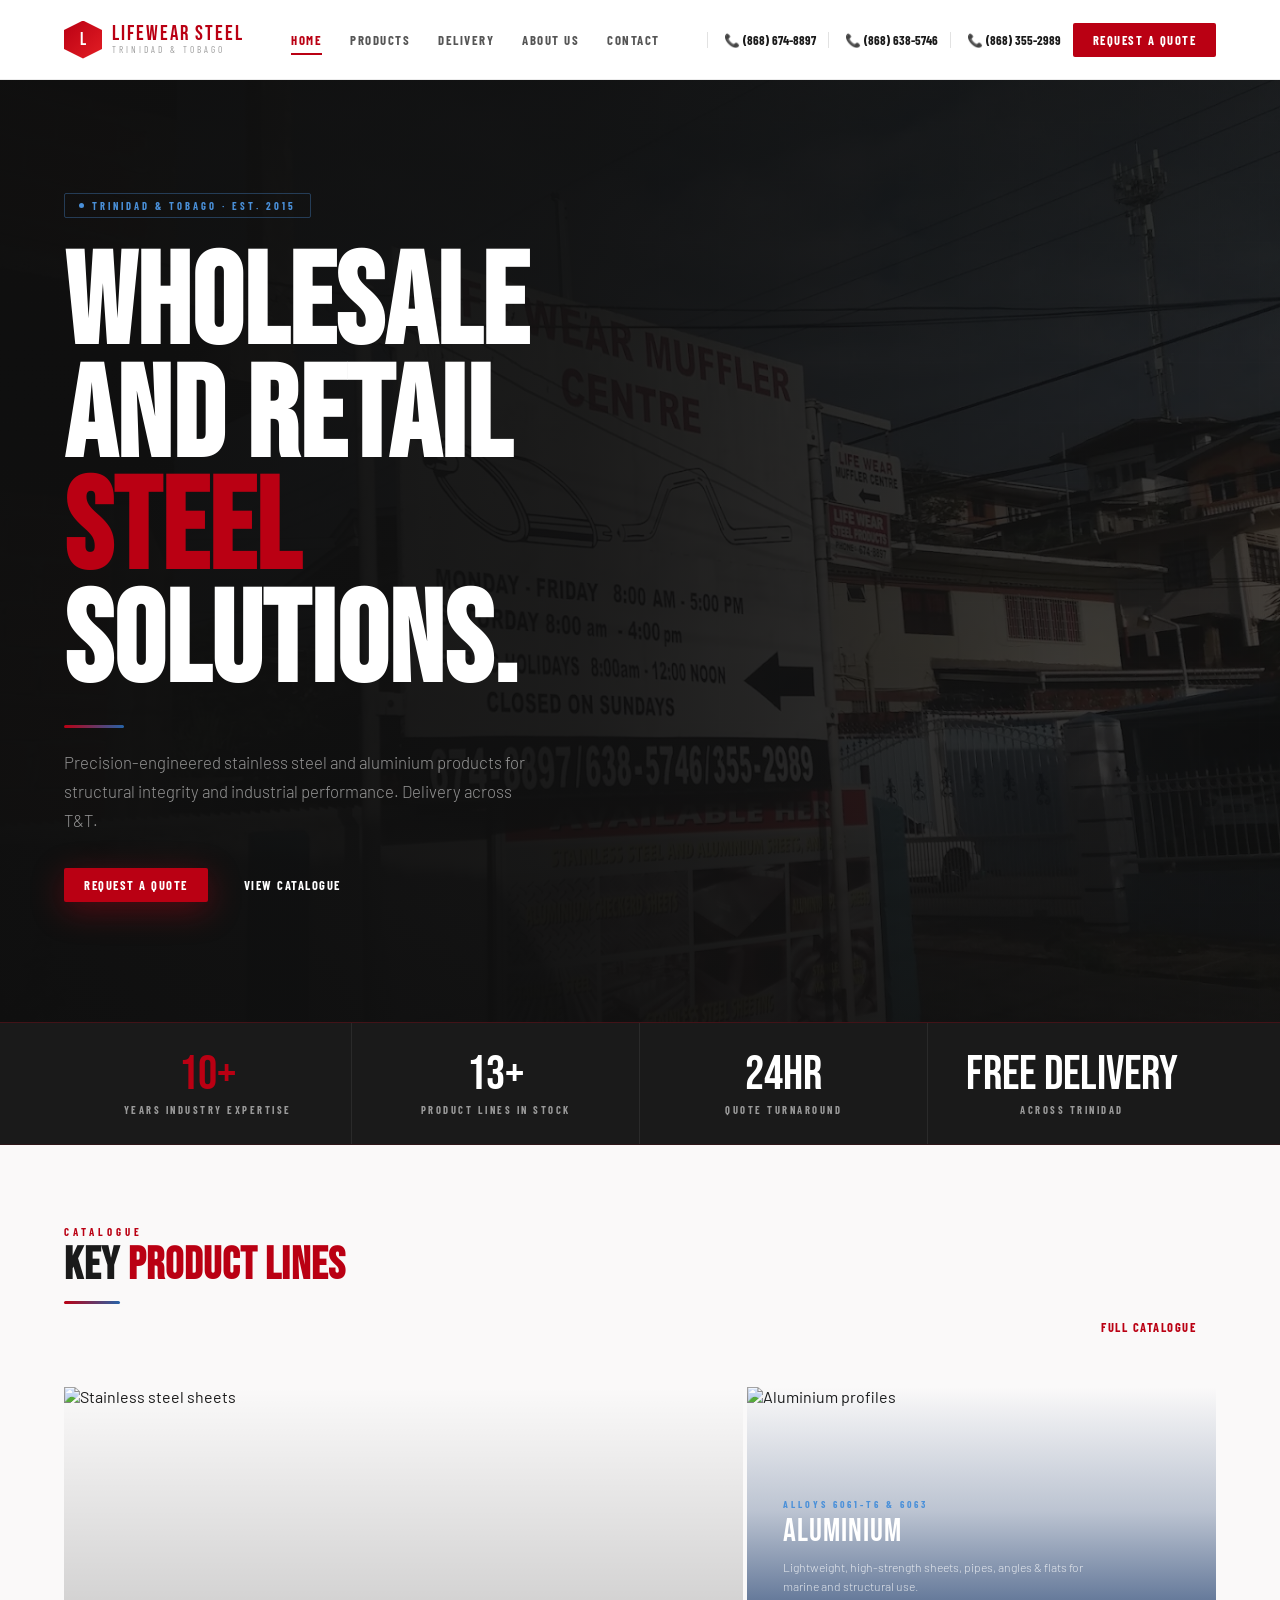
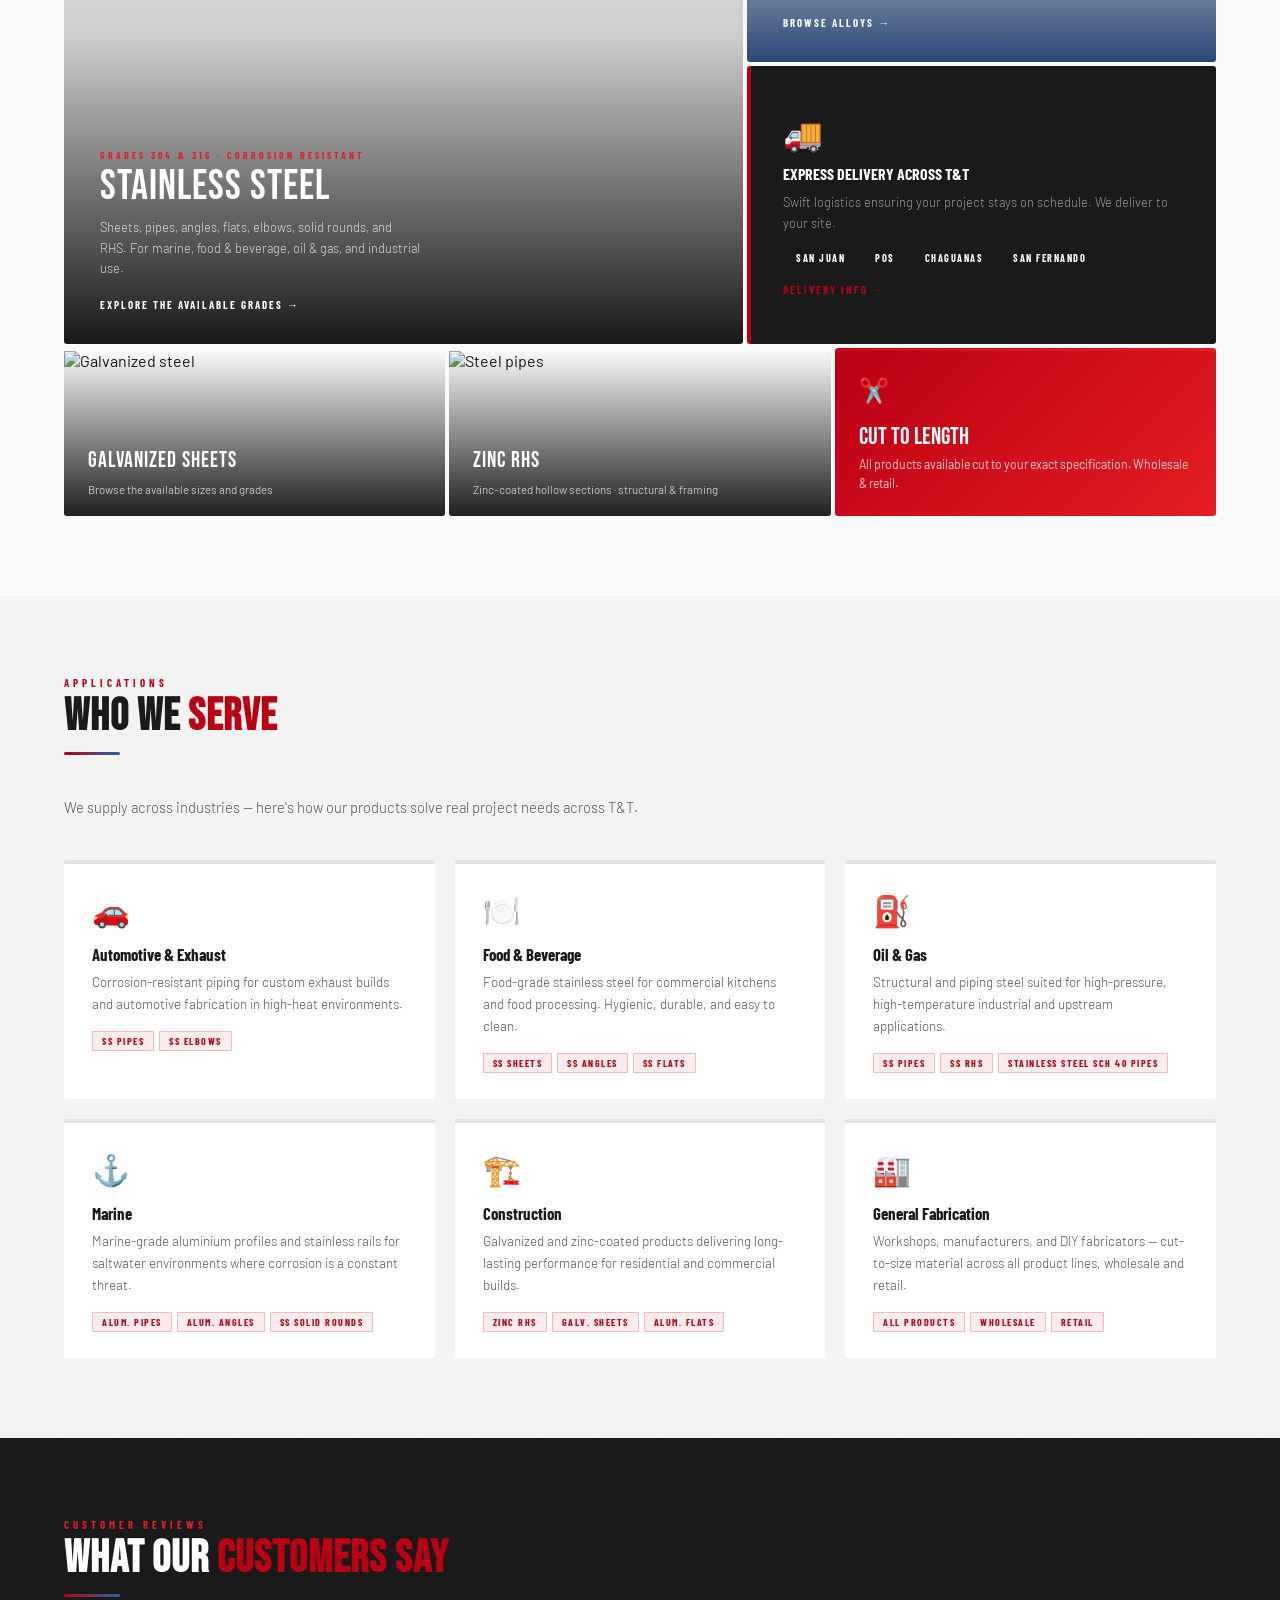
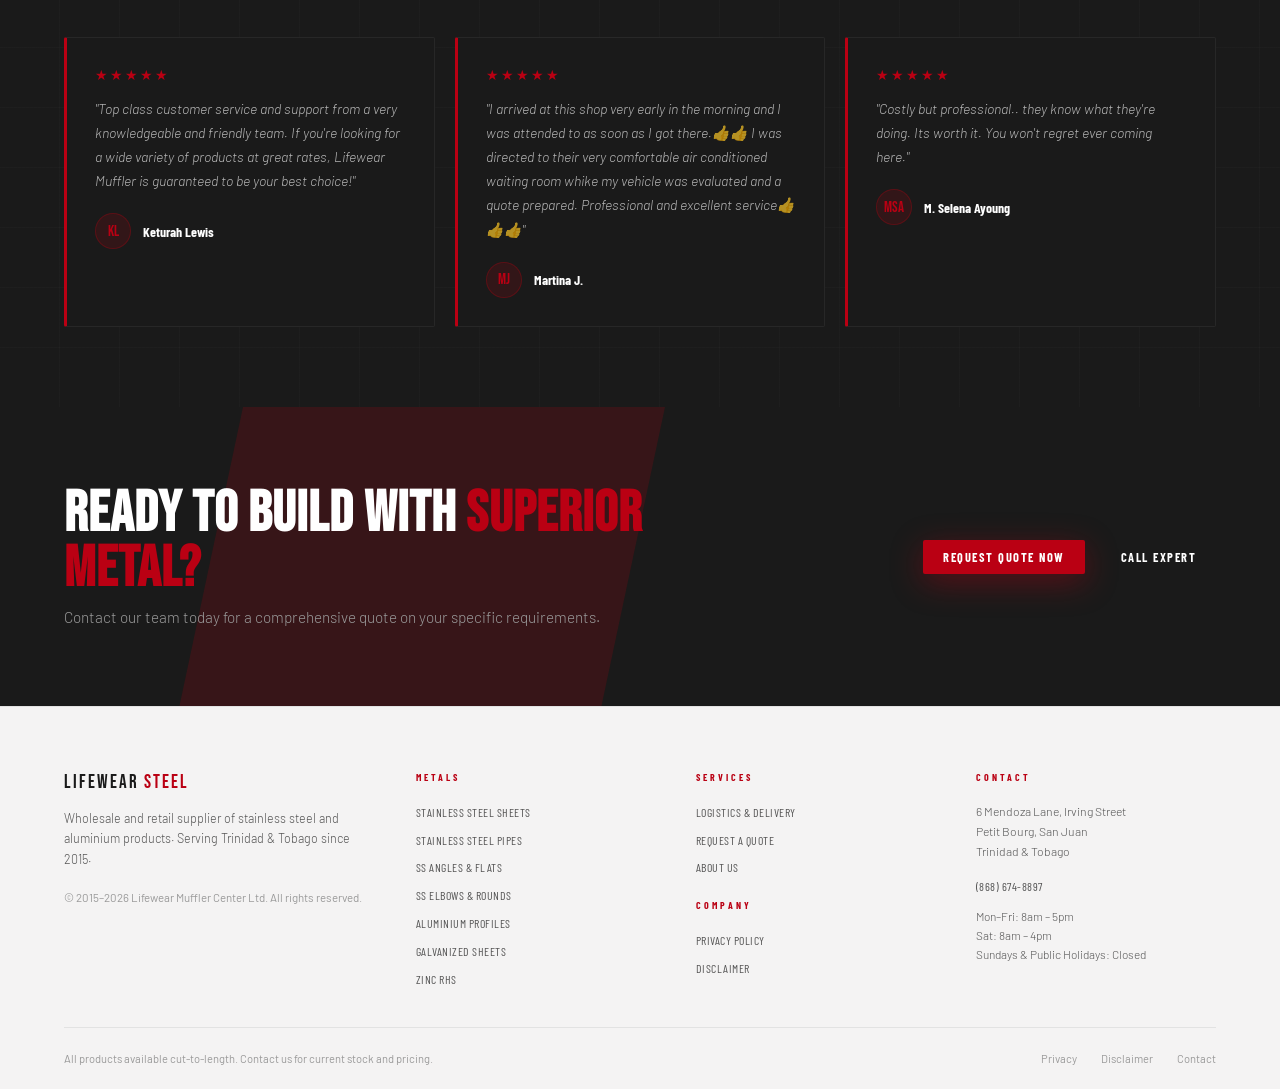
==== index.html @ c2da834f "Initial commit: Lifewear Steel Products prototype site Co-Authored-By: Claude Sonnet 5 <noreply@anth" ====
<!DOCTYPE html>
<html lang="en">
<head>
  <meta charset="UTF-8">
  <meta name="viewport" content="width=device-width, initial-scale=1.0">
  <title>Home | Lifewear Steel Products</title>

  <!-- Google Fonts: Bebas Neue (headings), Barlow (body), Barlow Condensed (labels/buttons) -->
  <link rel="preconnect" href="https://fonts.googleapis.com">
  <link href="https://fonts.googleapis.com/css2?family=Bebas+Neue&family=Barlow:wght@300;400;500;600;700&family=Barlow+Condensed:wght@400;600;700&display=swap" rel="stylesheet">

  <!-- Main stylesheet -->
  <link rel="stylesheet" href="css/style.css">
</head>
<body>

  <!-- Mobile sticky call bar — hidden on desktop, fixed to bottom on phones -->
  <a href="tel:+18686748897" class="m-call">📞 Call Now — (868) 674-8897</a>

  <!-- Navigation — fixed to top, frosted glass background -->
  <nav class="site-nav">

    <!-- Logo: hexagon mark + company name -->
    <a href="index.html" class="n-logo">
      <div class="n-logo-mark hex-clip red-grad">L</div>
      <div>
        <span class="n-logo-name">Lifewear Steel</span>
        <span class="n-logo-sub">Trinidad &amp; Tobago</span>
      </div>
    </a>

    <!-- Nav links — class="active" highlights the current page -->
    <div class="n-links">
      <a href="index.html" class="active">Home</a>
      <a href="products.html">Products</a>
      <a href="delivery.html">Delivery</a>
      <a href="about.html">About Us</a>
      <a href="contact.html">Contact</a>
    </div>

    <!-- Phone number + CTA button -->
    <div class="n-right">
      <a href="tel:+18686748897" class="n-phone">📞 (868) 674-8897</a>
      <a href="tel:+186866385746" class="n-phone">📞 (868) 638-5746</a>
      <a href="tel:+18683552989" class="n-phone">📞 (868) 355-2989</a>
      <a href="contact.html" class="btn btn-red">Request a Quote</a>
    </div>

  </nav>


  <main>

    <!-- ── HERO ─────────────────────────────────────────── -->
    <!-- Full-height section with background photo, dark overlay, and animated text -->
    <section class="hero-wrap dark-tex">

      <!-- Background image — swap src to use your own photo -->
      <img class="hero-bg-img" src="images/hero.webp" alt="Lifewear Steel Products" loading="eager">

      <!-- Dark gradient overlay — keeps text readable over the photo -->
      <div class="hero-fade"></div>

      <div class="container">
        <div class="hero-inner">

          <!-- fade-up / delay- classes animate each element in on page load -->
          <div class="hero-eyebrow fade-up">Trinidad &amp; Tobago · Est. 2015</div>

          <h1 class="hero-h1 fade-up delay-1">
            WHOLESALE<br>AND RETAIL<br>
            <span class="ac">STEEL</span><!-- .ac = red accent colour -->
            <br>SOLUTIONS.
          </h1>

          <!-- Decorative gradient rule under the headline -->
          <div class="hero-rule accent-rule fade-up delay-2"></div>

          <p class="hero-p fade-up delay-2">
            Precision-engineered stainless steel and aluminium products for structural
            integrity and industrial performance. Delivery across T&amp;T.
          </p>

          <!-- Primary and secondary action buttons -->
          <div class="hero-actions fade-up delay-3">
            <a href="contact.html" class="btn btn-red" style="box-shadow:0 8px 32px rgba(186,0,19,.4);">Request a Quote</a>
            <a href="products.html" class="btn btn-ghost">View Catalogue</a>
          </div>

        </div>
      </div>
    </section>


    <!-- ── STAT BAR ──────────────────────────────────────── -->
    <!-- Dark strip with 4 key numbers. .r = red, .w = white -->
    <div class="stat-bar">
      <div class="container">
        <div class="stat-inner">
          <div class="stat-cell"><div class="stat-n r">10+</div><div class="stat-l">Years Industry Expertise</div></div>
          <div class="stat-cell"><div class="stat-n w">13+</div><div class="stat-l">Product Lines in Stock</div></div>
          <div class="stat-cell"><div class="stat-n w">24hr</div><div class="stat-l">Quote Turnaround</div></div>
          <div class="stat-cell"><div class="stat-n w">Free Delivery</div><div class="stat-l">Across Trinidad</div></div>
        </div>
      </div>
    </div>


    <!-- ── PRODUCTS─────────────────────────── -->
    <!-- Photo card grid previewing the main product categories -->
    <section style="padding:5rem 0;background:var(--zinc-50);">
      <div class="container">

        <!-- Section header -->
        <div style="display:flex;justify-content:space-between;align-items:flex-end;margin-bottom:2.5rem;flex-wrap:wrap;gap:1rem;">
          <div>
            <span class="s-tag">Catalogue</span>
            <h2 class="s-title">Key <span class="ac">Product Lines</span></h2>
            <div class="s-rule accent-rule"></div>
          </div>
          <a href="products.html" class="btn btn-outline">Full Catalogue</a>
        </div>

        <!-- Main grid: large card left, two stacked cards right -->
        <div class="bento-main">

          <!-- Large card: Stainless Steel -->
          <div class="bc bc-border">
            <img src="https://images.unsplash.com/photo-1504917595217-d4dc5ebe6122?w=1200&q=80" alt="Stainless steel sheets">
            <div class="bc-ov" style="background:linear-gradient(to top,rgba(0,0,0,.9) 0%,rgba(0,0,0,.18) 55%,transparent 100%);"></div>
            <div class="bc-body">
              <span class="bc-tag" style="color:var(--red-lt);">Grades 304 &amp; 316 · Corrosion Resistant</span>
              <div class="bc-title">Stainless Steel</div>
              <p class="bc-desc">Sheets, pipes, angles, flats, elbows, solid rounds, and RHS. For marine, food &amp; beverage, oil &amp; gas, and industrial use.</p>
              <a href="products.html" class="bc-link">Explore the Available Grades →</a>
            </div>
          </div>

          <!-- Right column: Aluminium + Delivery stacked -->
          <div class="bento-right">

            <!-- Aluminium card -->
            <div class="bc bc-border">
              <img src="https://images.unsplash.com/photo-1587293852726-70cdb56c2866?w=800&q=80" alt="Aluminium profiles">
              <div class="bc-ov" style="background:linear-gradient(to top,rgba(27,58,107,.93) 0%,rgba(27,58,107,.28) 55%,transparent 100%);"></div>
              <div class="bc-body">
                <span class="bc-tag" style="color:var(--blue-lt);">Alloys 6061-T6 &amp; 6063</span>
                <div class="bc-title" style="font-size:2rem;">Aluminium</div>
                <p class="bc-desc" style="font-size:.76rem;">Lightweight, high-strength sheets, pipes, angles &amp; flats for marine and structural use.</p>
                <a href="products.html" class="bc-link">Browse Alloys →</a>
              </div>
            </div>

            <!-- Delivery info card-->
            <div style="background:var(--zinc-900);padding:2rem;border-left:4px solid var(--red);display:flex;flex-direction:column;justify-content:center;gap:.6rem;border-radius:3px;">
              <div style="font-size:2rem;">🚚</div>
              <div style="font-family:var(--ff-cond);font-size:1rem;font-weight:700;text-transform:uppercase;color:var(--white);">Express Delivery Across T&amp;T</div>
              <p style="font-size:.8rem;color:var(--zinc-400);font-weight:300;line-height:1.6;">Swift logistics ensuring your project stays on schedule. We deliver to your site.</p>
              <div style="display:flex;flex-wrap:wrap;gap:4px;margin-top:.25rem;">
                <span class="cov-chip">San Juan</span>
                <span class="cov-chip">POS</span>
                <span class="cov-chip">Chaguanas</span>
                <span class="cov-chip">San Fernando</span>
              </div>
              <a href="delivery.html" style="font-family:var(--ff-cond);font-size:.68rem;font-weight:700;letter-spacing:2px;text-transform:uppercase;color:var(--red);margin-top:.25rem;">Delivery Info →</a>
            </div>

          </div><!-- /bento-right -->
        </div><!-- /bento-main -->

        <!-- Three smaller cards below the main grid -->
        <div class="bento-sm">

          <!-- Galvanized Sheets -->
          <div class="bc-sm bc-border">
            <img src="https://images.unsplash.com/photo-1565193566173-7a0ee3dbe261?w=800&q=80" alt="Galvanized steel">
            <div class="bc-ov" style="background:linear-gradient(to top,rgba(0,0,0,.88) 0%,transparent 100%);"></div>
            <div class="bc-body">
              <div class="bc-title">Galvanized Sheets</div>
              <p style="font-size:.72rem;color:rgba(255,255,255,.7);">Browse the available sizes and grades</p>
            </div>
          </div>

          <!-- Zinc RHS -->
          <div class="bc-sm bc-border">
            <img src="https://images.unsplash.com/photo-1558618666-fcd25c85cd64?w=800&q=80" alt="Steel pipes">
            <div class="bc-ov" style="background:linear-gradient(to top,rgba(0,0,0,.88) 0%,transparent 100%);"></div>
            <div class="bc-body">
              <div class="bc-title">Zinc RHS</div>
              <p style="font-size:.72rem;color:rgba(255,255,255,.7);">Zinc-coated hollow sections · structural &amp; framing</p>
            </div>
          </div>

          <!-- Cut to Length — solid red card, no photo -->
          <div class="red-grad bc-border" style="height:168px;border-radius:3px;padding:1.5rem;display:flex;flex-direction:column;justify-content:space-between;cursor:default;">
            <div style="font-size:1.5rem;">✂️</div>
            <div>
              <div style="font-family:var(--ff-disp);font-size:1.5rem;color:#fff;margin-bottom:.25rem;">Cut to Length</div>
              <p style="font-size:.76rem;color:rgba(255,255,255,.82);line-height:1.5;">All products available cut to your exact specification. Wholesale &amp; retail.</p>
            </div>
          </div>

        </div><!-- /bento-sm -->
      </div>
    </section>


    <!-- ── WHO WE SERVE ──────────────────────────────────── -->
    <!-- 6 industry cards — to add/remove one, copy/delete a .uc-card block -->
    <section style="padding:5rem 0;background:var(--zinc-100);">
      <div class="container">
        <span class="s-tag">Applications</span>
        <h2 class="s-title">Who We <span class="ac">Serve</span></h2>
        <div class="s-rule accent-rule"></div>
        <p class="s-sub" style="margin-bottom:2.5rem;">We supply across industries — here's how our products solve real project needs across T&amp;T.</p>

        <div class="uc-grid">
          <div class="uc-card">
            <span class="uc-icon">🚗</span>
            <div class="uc-title">Automotive &amp; Exhaust</div>
            <p class="uc-desc">Corrosion-resistant piping for custom exhaust builds and automotive fabrication in high-heat environments.</p>
            <div class="uc-tags">
              <span class="uc-tag">SS Pipes</span><span class="uc-tag">SS Elbows</span>
            </div>
          </div>

          <div class="uc-card">
            <span class="uc-icon">🍽️</span>
            <div class="uc-title">Food &amp; Beverage</div>
            <p class="uc-desc">Food-grade stainless steel for commercial kitchens and food processing. Hygienic, durable, and easy to clean.</p>
            <div class="uc-tags">
              <span class="uc-tag">SS Sheets</span><span class="uc-tag">SS Angles</span><span class="uc-tag">SS Flats</span>
            </div>
          </div>

          <div class="uc-card">
            <span class="uc-icon">⛽</span>
            <div class="uc-title">Oil &amp; Gas</div>
            <p class="uc-desc">Structural and piping steel suited for high-pressure, high-temperature industrial and upstream applications.</p>
            <div class="uc-tags">
              <span class="uc-tag">SS Pipes</span><span class="uc-tag">SS RHS</span><span class="uc-tag">Stainless Steel SCH 40 Pipes</span>
            </div>
          </div>

          <div class="uc-card">
            <span class="uc-icon">⚓</span>
            <div class="uc-title">Marine</div>
            <p class="uc-desc">Marine-grade aluminium profiles and stainless rails for saltwater environments where corrosion is a constant threat.</p>
            <div class="uc-tags">
              <span class="uc-tag">Alum. Pipes</span><span class="uc-tag">Alum. Angles</span><span class="uc-tag">SS Solid Rounds</span>
            </div>
          </div>

          <div class="uc-card">
            <span class="uc-icon">🏗️</span>
            <div class="uc-title">Construction</div>
            <p class="uc-desc">Galvanized and zinc-coated products delivering long-lasting performance for residential and commercial builds.</p>
            <div class="uc-tags">
              <span class="uc-tag">Zinc RHS</span><span class="uc-tag">Galv. Sheets</span><span class="uc-tag">Alum. Flats</span>
            </div>
          </div>

          <div class="uc-card">
            <span class="uc-icon">🏭</span>
            <div class="uc-title">General Fabrication</div>
            <p class="uc-desc">Workshops, manufacturers, and DIY fabricators — cut-to-size material across all product lines, wholesale and retail.</p>
            <div class="uc-tags">
              <span class="uc-tag">All Products</span><span class="uc-tag">Wholesale</span><span class="uc-tag">Retail</span>
            </div>
          </div>
        </div>
      </div>
    </section>

    <!-- ── TESTIMONIALS ───────────────────────────────────── -->
    <section style="padding:5rem 0;background:var(--zinc-900);" class="dark-tex">
      <div class="container">
        <div class="on-dark">
          <span class="s-tag">Customer Reviews</span>
          <h2 class="s-title">What Our <span class="ac">Customers Say</span></h2>
          <div class="s-rule accent-rule"></div>
        </div>

        <div class="testi-grid">

          <!-- Card 1 -->
          <div class="testi-card">
            <div class="t-stars">★★★★★</div>
            <p class="t-text">"Top class customer service and support from a very knowledgeable and friendly team. If you're looking for a wide variety of products at great rates, Lifewear Muffler is guaranteed to be your best choice!"</p>
            <div style="display:flex;align-items:center;gap:.75rem;">
              <div class="t-av">KL</div>
              <div>
                <div class="t-name">Keturah Lewis</div>
              </div>
            </div>
          </div>

          <!-- Card 2  -->
          <div class="testi-card">
            <div class="t-stars">★★★★★</div>
            <p class="t-text">"I arrived at this shop very early in the morning and I was attended to as soon as I got there.👍👍
I was directed to their very comfortable air conditioned waiting room whike my vehicle was evaluated and a quote prepared.  Professional and excellent service👍👍👍"</p>
            <div style="display:flex;align-items:center;gap:.75rem;">
              <div class="t-av">MJ</div>
              <div>
                <div class="t-name">Martina J.</div>
              </div>
            </div>
          </div>

          <!-- Card 3-->
          <div class="testi-card">
            <div class="t-stars">★★★★★</div>
            <p class="t-text">"Costly but professional.. they know what they're doing. Its worth it. You won't regret ever coming here."</p>
            <div style="display:flex;align-items:center;gap:.75rem;">
              <div class="t-av">MSA</div>
              <div>
                <div class="t-name">M. Selena Ayoung</div>
              </div>
            </div>
          </div>

        </div>
      </div>
    </section>


    <!-- ── CTA BANNER ─────────────────────────────────────── -->
    <!-- Dark call-to-action strip with diagonal red accent shape -->
    <section class="cta-band dark-tex">
      <div class="container" style="position:relative;z-index:1;">
        <div style="display:flex;flex-wrap:wrap;align-items:center;justify-content:space-between;gap:2rem;">
          <div style="max-width:600px;">
            <h2>Ready to build with <span style="color:var(--red);">superior metal?</span></h2>
            <p>Contact our team today for a comprehensive quote on your specific requirements.</p>
          </div>
          <div style="display:flex;gap:1rem;flex-wrap:wrap;">
            <a href="tel:+18686748897" class="btn btn-red" style="box-shadow:0 8px 32px rgba(186,0,19,.4);">Request Quote Now</a>
            <a href="contact.html" class="btn btn-ghost">Call Expert</a>
          </div>
        </div>
      </div>
    </section>

  </main>


  <!-- ── FOOTER ─────────────────────────────────────────── -->
  <!-- 4-column grid: branding, product links, services, contact info -->
  <footer class="site-footer">
    <div class="container">
      <div class="ft-inner">

        <!-- Column 1: Logo and copyright -->
        <div>
          <div class="ft-logo">LIFEWEAR <span>STEEL</span></div>
          <p class="ft-tagline">Wholesale and retail supplier of stainless steel and aluminium products. Serving Trinidad &amp; Tobago since 2015.</p>
          <p class="ft-copy">© 2015–2026 Lifewear Muffler Center Ltd. All rights reserved.</p>
        </div>

        <!-- Column 2: Product links -->
        <div>
          <div class="ft-head">Metals</div>
          <ul class="ft-links">
            <li><a href="products.html">Stainless Steel Sheets</a></li>
            <li><a href="products.html">Stainless Steel Pipes</a></li>
            <li><a href="products.html">SS Angles &amp; Flats</a></li>
            <li><a href="products.html">SS Elbows &amp; Rounds</a></li>
            <li><a href="products.html">Aluminium Profiles</a></li>
            <li><a href="products.html">Galvanized Sheets</a></li>
            <li><a href="products.html">Zinc RHS</a></li>
          </ul>
        </div>

        <!-- Column 3: Services and company links -->
        <div>
          <div class="ft-head">Services</div>
          <ul class="ft-links">
            <li><a href="delivery.html">Logistics &amp; Delivery</a></li>
            <li><a href="contact.html">Request a Quote</a></li>
            <li><a href="about.html">About Us</a></li>
          </ul>
          <div class="ft-head" style="margin-top:1.5rem;">Company</div>
          <ul class="ft-links">
            <li><a href="#">Privacy Policy</a></li>
            <li><a href="#">Disclaimer</a></li>
          </ul>
        </div>

        <!-- Column 4: Address, phone, and hours -->
        <div>
          <div class="ft-head">Contact</div>
          <ul class="ft-links" style="gap:.85rem;">
            <li style="color:var(--zinc-600);font-size:.76rem;line-height:1.65;font-weight:300;">6 Mendoza Lane, Irving Street<br>Petit Bourg, San Juan<br>Trinidad &amp; Tobago</li>
            <li><a href="tel:+18686748897">(868) 674-8897</a></li>
            <li style="color:var(--zinc-600);font-size:.74rem;line-height:1.6;font-weight:300;">Mon–Fri: 8am – 5pm<br>Sat: 8am – 4pm<br>Sundays & Public Holidays: Closed</li>
          </ul>
        </div>

      </div>

      <!-- Bottom bar: note and legal links -->
      <div class="ft-bottom">
        <span style="font-size:.7rem;color:var(--zinc-400);">All products available cut-to-length. Contact us for current stock and pricing.</span>
        <div class="ft-legal">
          <a href="#">Privacy</a>
          <a href="#">Disclaimer</a>
          <a href="contact.html">Contact</a>
        </div>
      </div>
    </div>
  </footer>

  <!-- JS: handles active nav link, scroll shadow, product tabs, and filter chips -->
  <script src="js/main.js"></script>

</body>
</html>
---- css/style.css ----
/* ── RESET ── */
*, *::before, *::after { box-sizing: border-box; margin: 0; padding: 0; }
html { scroll-behavior: smooth; }

/* ── TOKENS ── */
:root {
  --red:      #ba0013;
  --red-dk:   #8a000e;
  --red-lt:   #e31e24;
  --black:    #0f0f0f;
  --zinc-950: #111;
  --zinc-900: #1a1a1a;
  --zinc-800: #2a2a2a;
  --zinc-600: #555;
  --zinc-400: #9a9a9a;
  --zinc-200: #e2e2e2;
  --zinc-100: #f4f3f3;
  --zinc-50:  #faf9f9;
  --white:    #fff;
  --blue:     #1B3A6B;
  --blue-mid: #2563A8;
  --blue-lt:  #4A90D9;

  --ff-disp:  'Bebas Neue', sans-serif;
  --ff-body:  'Barlow', sans-serif;
  --ff-cond:  'Barlow Condensed', sans-serif;
}

/* ── BASE ── */
body { font-family: var(--ff-body); background: var(--zinc-50); color: var(--zinc-900); overflow-x: hidden; padding-top: 80px; }
img  { display: block; max-width: 100%; }
a    { text-decoration: none; }
.container { width: 90%; max-width: 1280px; margin: 0 auto; }

/* ── UTILITY ── */
.red-grad   { background: linear-gradient(135deg, var(--red) 0%, var(--red-lt) 100%); }
.blue-grad  { background: linear-gradient(135deg, var(--blue) 0%, var(--blue-mid) 100%); }
.accent-rule{ background: linear-gradient(to right, var(--red), var(--blue-mid)); }
.hex-clip   { clip-path: polygon(50% 0%,100% 25%,100% 75%,50% 100%,0% 75%,0% 25%); }
.dark-tex   { position: relative; }
.dark-tex::before {
  content: ''; position: absolute; inset: 0; pointer-events: none; z-index: 0;
  background:
    repeating-linear-gradient(0deg, transparent 0px, transparent 59px, rgba(255,255,255,.016) 59px, rgba(255,255,255,.016) 60px),
    repeating-linear-gradient(90deg, transparent 0px, transparent 59px, rgba(255,255,255,.016) 59px, rgba(255,255,255,.016) 60px);
}
.dark-tex > * { position: relative; z-index: 1; }

/* ── ANIMATIONS ── */
@keyframes fadeUp {
  from { opacity: 0; transform: translateY(28px); }
  to   { opacity: 1; transform: translateY(0); }
}
.fade-up   { animation: fadeUp .7s ease both; }
.delay-1   { animation-delay: .1s; }
.delay-2   { animation-delay: .22s; }
.delay-3   { animation-delay: .36s; }
.delay-4   { animation-delay: .5s; }
.delay-5   { animation-delay: .64s; }

/* ── BUTTONS ── */
.btn {
  display: inline-flex; align-items: center; justify-content: center; gap: .5rem;
  font-family: var(--ff-cond); font-size: .82rem; font-weight: 700;
  letter-spacing: 2px; text-transform: uppercase;
  padding: 13px 28px; border-radius: 2px; border: none; cursor: pointer;
  transition: transform .15s, opacity .2s, background .2s;
}
.btn:hover { transform: translateY(-2px); }
.btn-red    { background: var(--red); color: #fff; }
.btn-red:hover { background: var(--red-dk); }
.btn-ghost  { background: transparent; color: #fff; border: 1.5px solid rgba(255,255,255,.3); }
.btn-ghost:hover { background: rgba(255,255,255,.07); border-color: #fff; }
.btn-outline{ background: transparent; color: var(--red); border: 1.5px solid var(--red); }
.btn-outline:hover { background: var(--red); color: #fff; }
.btn-dark   { background: var(--zinc-900); color: #fff; }
.btn-dark:hover { background: var(--red); }
.btn-light  { background: var(--white); color: var(--red); }
.btn-light:hover { background: var(--zinc-100); }
.btn-full   { width: 100%; }

/* ── NAV ── */
.site-nav {
  position: fixed; top: 0; left: 0; right: 0; z-index: 500;
  height: 80px; display: flex; align-items: center; justify-content: space-between;
  padding: 0 5%;
  background: rgba(255,255,255,.88); backdrop-filter: blur(20px);
  border-bottom: 1px solid rgba(0,0,0,.08);
  transition: box-shadow .3s;
}
.site-nav.scrolled { box-shadow: 0 2px 24px rgba(0,0,0,.1); }

.n-logo { display: flex; align-items: center; gap: 10px; flex-shrink: 0; }
.n-logo-mark { width: 38px; height: 38px; display: flex; align-items: center; justify-content: center; font-family: var(--ff-disp); font-size: 1.1rem; color: #fff; }
.n-logo-name  { font-family: var(--ff-disp); font-size: 1.3rem; letter-spacing: 2px; color: var(--red); line-height: 1; }
.n-logo-sub   { font-family: var(--ff-cond); font-size: .58rem; letter-spacing: 3px; text-transform: uppercase; color: var(--zinc-400); display: block; }

.n-links { display: flex; align-items: center; gap: 2px; }
.n-links a {
  font-family: var(--ff-cond); font-size: .8rem; font-weight: 700;
  letter-spacing: 1.5px; text-transform: uppercase;
  color: var(--zinc-600); padding: 7px 13px; border-radius: 2px;
  position: relative; transition: color .2s;
}
.n-links a::after {
  content: ''; position: absolute; bottom: 0; left: 13px; right: 100%;
  height: 2px; background: var(--red); transition: right .22s ease;
}
.n-links a:hover, .n-links a.active { color: var(--red); }
.n-links a:hover::after, .n-links a.active::after { right: 13px; }

.n-right { display: flex; align-items: center; gap: .75rem; }
.n-phone {
  font-family: var(--ff-cond); font-size: .8rem; font-weight: 700;
  color: var(--zinc-900); border-left: 1px solid var(--zinc-200);
  padding-left: 1rem; white-space: nowrap; transition: color .2s;
}
.n-phone:hover { color: var(--red); }

/* ── MOBILE ── */
.m-call { display: none; position: fixed; bottom: 0; left: 0; right: 0; z-index: 600; background: var(--red); color: #fff; font-family: var(--ff-cond); font-size: .88rem; font-weight: 700; letter-spacing: 2px; text-transform: uppercase; text-align: center; padding: 15px; }
@media (max-width: 640px) {
  .m-call { display: block; }
  body { padding-bottom: 58px; }
  .n-links, .n-phone { display: none; }
}

/* ── PAGE HERO (inner pages — LIGHT) ── */
.p-hero {
  background: var(--zinc-900); padding: 0; position: relative; overflow: hidden;
  min-height: 360px; display: flex; align-items: flex-end;
}
.p-hero-img { position: absolute; inset: 0; width: 100%; height: 100%; object-fit: cover; object-position: center; opacity: .45; }
.p-hero-over { position: absolute; inset: 0; background: linear-gradient(to right, rgba(15,15,15,.97) 0%, rgba(15,15,15,.7) 55%, rgba(15,15,15,.1) 100%); }
.p-hero-body { position: relative; z-index: 2; padding: 5rem 0 4rem; }
.p-hero-badge { display: inline-block; background: var(--red); color: #fff; font-family: var(--ff-cond); font-size: .64rem; font-weight: 700; letter-spacing: 3px; text-transform: uppercase; padding: 4px 12px; border-radius: 1px; margin-bottom: 1rem; }
.p-hero h1 { font-family: var(--ff-disp); font-size: clamp(3rem, 7vw, 5.5rem); line-height: .92; letter-spacing: 1px; color: var(--white); }
.p-hero h1 .ac { color: var(--red); }
.p-hero-sub { color: rgba(255,255,255,.55); font-size: .94rem; font-weight: 300; line-height: 1.7; max-width: 540px; margin-top: 1rem; }
.p-hero-rule { width: 52px; height: 3px; border-radius: 2px; margin: 1rem 0 0; }

/* ── SECTION LABELS ── */
.s-tag   { font-family: var(--ff-cond); font-size: .68rem; font-weight: 700; letter-spacing: 4px; text-transform: uppercase; color: var(--red); display: block; margin-bottom: .4rem; }
.s-title { font-family: var(--ff-disp); font-size: clamp(2rem, 3.5vw, 3rem); line-height: 1; letter-spacing: 1px; }
.s-title .ac { color: var(--red); }
.s-sub   { font-size: .92rem; color: var(--zinc-600); font-weight: 300; line-height: 1.7; margin-top: .35rem; }
.s-rule  { width: 56px; height: 3px; border-radius: 2px; margin: .75rem 0 2.5rem; }

/* dark variant */
.on-dark .s-tag   { color: var(--red-lt); }
.on-dark .s-title { color: var(--white); }
.on-dark .s-sub   { color: var(--zinc-400); }

/* ── HERO SECTION (home) ── */
.hero-wrap {
  min-height: 100vh; display: flex; align-items: center;
  background: var(--zinc-900); position: relative; overflow: hidden;
}
.hero-bg-img { position: absolute; inset: 0; width: 100%; height: 100%; object-fit: cover; object-position: center; opacity: .55; }
.hero-fade   {
  position: absolute; inset: 0; z-index: 1;
  background:
    linear-gradient(to right,  rgba(15,15,15,.98) 0%, rgba(15,15,15,.88) 45%, rgba(15,15,15,.55) 100%),
    linear-gradient(to bottom, rgba(15,15,15,.4)  0%, transparent 30%, transparent 70%, rgba(15,15,15,.5) 100%);
}
.hero-inner  { position: relative; z-index: 2; padding: 7rem 0 5rem; max-width: 720px; }
.hero-eyebrow {
  display: inline-flex; align-items: center; gap: 8px;
  font-family: var(--ff-cond); font-size: .66rem; font-weight: 700;
  letter-spacing: 3px; text-transform: uppercase; color: var(--blue-lt);
  border: 1px solid rgba(74,144,217,.35); padding: 5px 14px; border-radius: 2px; margin-bottom: 2rem;
}
.hero-eyebrow::before { content: ''; width: 5px; height: 5px; background: var(--blue-lt); border-radius: 50%; display: inline-block; }
.hero-h1 {
  font-family: var(--ff-disp); font-size: clamp(4rem, 10vw, 8.5rem);
  line-height: .88; letter-spacing: 1px; color: var(--white); margin-bottom: 1.5rem;
}
.hero-h1 .ac { color: var(--red); }
.hero-rule { width: 60px; height: 3px; border-radius: 2px; margin-bottom: 1.25rem; }
.hero-p { font-size: 1.05rem; color: rgba(255,255,255,.55); line-height: 1.75; max-width: 480px; font-weight: 300; margin-bottom: 2rem; }
.hero-actions { display: flex; gap: 1rem; flex-wrap: wrap; margin-bottom: 2.5rem; }

/* quick quote */
.qq { background: rgba(255,255,255,.05); border: 1px solid rgba(255,255,255,.12); border-left: 3px solid var(--red); border-radius: 2px; padding: 1.2rem 1.4rem; max-width: 480px; }
.qq-label { font-family: var(--ff-cond); font-size: .62rem; font-weight: 700; letter-spacing: 2.5px; text-transform: uppercase; color: rgba(255,255,255,.4); margin-bottom: .65rem; }
.qq-row  { display: flex; gap: 8px; }
.qq-inp  { flex: 1; background: rgba(255,255,255,.07); border: 1px solid rgba(255,255,255,.14); border-radius: 2px; padding: 10px 12px; color: #fff; font-family: var(--ff-body); font-size: .84rem; outline: none; transition: border-color .2s; }
.qq-inp:focus { border-color: var(--red); }
.qq-inp::placeholder { color: rgba(255,255,255,.22); }

/* ── STAT BAR ── */
.stat-bar { background: var(--zinc-900); border-top: 1px solid rgba(186,0,19,.25); border-bottom: 1px solid rgba(186,0,19,.12); }
.stat-inner { display: grid; grid-template-columns: repeat(4,1fr); }
.stat-cell  { padding: 1.75rem 1.5rem; text-align: center; border-right: 1px solid rgba(255,255,255,.07); }
.stat-cell:last-child { border-right: none; }
.stat-n  { font-family: var(--ff-disp); font-size: 3rem; line-height: 1; margin-bottom: 4px; }
.stat-n.r{ color: var(--red); }
.stat-n.w{ color: var(--white); }
.stat-l  { font-family: var(--ff-cond); font-size: .66rem; font-weight: 700; letter-spacing: 2.5px; text-transform: uppercase; color: var(--zinc-400); }

/* ── BENTO GRID ── */
.bento-main { display: grid; grid-template-columns: 1.45fr 1fr; gap: 4px; height: 560px; }
.bento-right{ display: grid; grid-template-rows: 1fr 1fr; gap: 4px; }
.bc { position: relative; overflow: hidden; border-radius: 3px; cursor: default; }
.bc img { position: absolute; inset: 0; width: 100%; height: 100%; object-fit: cover; transition: transform .75s ease; }
.bc:hover img { transform: scale(1.06); }
.bc-border { border-top: 3px solid transparent; transition: border-color .28s; }
.bc-border:hover { border-top-color: var(--red); }
.bc-ov    { position: absolute; inset: 0; }
.bc-body  { position: absolute; bottom: 0; left: 0; padding: 2rem 2.25rem; }
.bc-tag   { font-family: var(--ff-cond); font-size: .62rem; font-weight: 700; letter-spacing: 3px; text-transform: uppercase; display: block; margin-bottom: .4rem; }
.bc-title { font-family: var(--ff-disp); font-size: 2.6rem; line-height: .95; letter-spacing: 1px; color: #fff; margin-bottom: .65rem; }
.bc-desc  { font-size: .8rem; color: rgba(255,255,255,.78); line-height: 1.6; font-weight: 300; margin-bottom: .9rem; max-width: 320px; }
.bc-link  { font-family: var(--ff-cond); font-size: .68rem; letter-spacing: 2px; text-transform: uppercase; font-weight: 700; color: #fff; display: inline-flex; align-items: center; gap: 6px; transition: gap .2s, color .2s; }
.bc-link:hover { gap: 10px; color: rgba(255,255,255,.75); }

.bento-sm { display: grid; grid-template-columns: repeat(3,1fr); gap: 4px; margin-top: 4px; }
.bc-sm    { position: relative; overflow: hidden; border-radius: 3px; height: 168px; cursor: default; }
.bc-sm img{ position: absolute; inset: 0; width: 100%; height: 100%; object-fit: cover; transition: transform .75s; }
.bc-sm:hover img { transform: scale(1.08); }
.bc-sm .bc-body { padding: 1.25rem 1.5rem; }
.bc-sm .bc-title{ font-size: 1.4rem; }

/* ── USE-CASE CARDS (off-white bg) ── */
.uc-grid { display: grid; grid-template-columns: repeat(3,1fr); gap: 1.25rem; }
.uc-card { background: var(--white); border-radius: 3px; border-top: 4px solid var(--zinc-200); padding: 1.75rem 1.75rem 1.6rem; transition: border-top-color .22s, box-shadow .22s, transform .2s; cursor: default; }
.uc-card:hover { border-top-color: var(--red); transform: translateY(-4px); box-shadow: 0 14px 40px rgba(0,0,0,.08); }
.uc-icon  { font-size: 1.9rem; margin-bottom: .85rem; display: block; }
.uc-title { font-family: var(--ff-cond); font-size: 1.05rem; font-weight: 700; color: var(--zinc-900); margin-bottom: .45rem; }
.uc-desc  { font-size: .84rem; color: var(--zinc-600); line-height: 1.65; font-weight: 300; margin-bottom: 1rem; }
.uc-tags  { display: flex; flex-wrap: wrap; gap: 5px; }
.uc-tag   { font-family: var(--ff-cond); font-size: .62rem; letter-spacing: 1.5px; text-transform: uppercase; background: rgba(186,0,19,.08); color: var(--red); border: 1px solid rgba(186,0,19,.2); padding: 3px 9px; border-radius: 1px; font-weight: 700; }

/* ── DARK FEATURE CARDS ── */
.feat-grid { display: grid; grid-template-columns: repeat(3,1fr); gap: 1px; background: rgba(255,255,255,.05); }
.feat-card { background: var(--zinc-900); padding: 2.5rem 2rem; border-top: 3px solid transparent; position: relative; transition: border-top-color .22s, background .22s; }
.feat-card:hover { background: #222; border-top-color: var(--red); }
.feat-n   { position: absolute; top: 1.25rem; right: 1.75rem; font-family: var(--ff-disp); font-size: 3.5rem; color: rgba(255,255,255,.04); line-height: 1; }
.feat-ico { width: 52px; height: 52px; background: rgba(186,0,19,.1); border: 1px solid rgba(186,0,19,.28); border-radius: 50%; display: flex; align-items: center; justify-content: center; font-size: 1.35rem; margin-bottom: 1.1rem; }
.feat-card h3 { font-family: var(--ff-cond); font-size: 1.05rem; font-weight: 700; text-transform: uppercase; color: var(--white); margin-bottom: .55rem; }
.feat-card p  { font-size: .84rem; color: var(--zinc-400); line-height: 1.7; font-weight: 300; }

/* ── TESTIMONIALS ── */
.testi-grid { display: grid; grid-template-columns: repeat(3,1fr); gap: 1.25rem; }
.testi-card { background: var(--zinc-900); border: 1px solid rgba(255,255,255,.06); border-left: 3px solid var(--red); border-radius: 2px; padding: 1.75rem; transition: border-left-width .2s; }
.testi-card:hover { border-left-width: 5px; }
.t-stars { color: var(--red); font-size: .85rem; letter-spacing: 2px; margin-bottom: .85rem; }
.t-text  { font-size: .88rem; color: rgba(255,255,255,.68); line-height: 1.72; font-weight: 300; font-style: italic; margin-bottom: 1.25rem; }
.t-av    { width: 36px; height: 36px; border-radius: 50%; background: rgba(186,0,19,.15); border: 1px solid rgba(186,0,19,.3); display: flex; align-items: center; justify-content: center; font-family: var(--ff-disp); font-size: .95rem; color: var(--red); flex-shrink: 0; }
.t-name  { font-family: var(--ff-cond); font-size: .86rem; font-weight: 700; color: var(--white); }
.t-role  { font-size: .72rem; color: var(--zinc-400); font-weight: 300; }

/* ── CTA BAND ── */
.cta-band { background: var(--zinc-900); padding: 5rem 0; position: relative; overflow: hidden; }
.cta-band::before { content: ''; position: absolute; top: 0; right: 0; width: 33%; height: 100%; background: rgba(186,0,19,.18); transform: skewX(-12deg) translateX(50%); pointer-events: none; }
.cta-band h2 { font-family: var(--ff-disp); font-size: clamp(2.2rem, 4.5vw, 4.2rem); line-height: .95; letter-spacing: 1px; color: #fff; }
.cta-band p  { color: var(--zinc-400); font-size: .96rem; font-weight: 300; margin-top: .75rem; }

/* ── PRODUCTS PAGE LAYOUT ── */
.prod-layout { display: flex; min-height: calc(100vh - 80px); background: var(--zinc-50); }

/* Sidebar */
.prod-sidebar {
  width: 300px; flex-shrink: 0;
  background: var(--white); border-right: 1px solid var(--zinc-200);
  padding: 2.5rem 1.75rem;
}
.prod-sidebar .sticky-inner { position: sticky; top: 100px; }
.sidebar-head { font-family: var(--ff-cond); font-size: .7rem; font-weight: 700; letter-spacing: 3px; text-transform: uppercase; color: var(--zinc-900); margin-bottom: 2rem; }
.filter-group { margin-bottom: 2rem; }
.filter-label { font-family: var(--ff-cond); font-size: .6rem; font-weight: 700; letter-spacing: 2.5px; text-transform: uppercase; color: var(--zinc-400); display: block; margin-bottom: .85rem; }
.filter-cb    { display: flex; align-items: center; gap: .6rem; cursor: pointer; margin-bottom: .6rem; }
.filter-cb input{ accent-color: var(--red); width: 14px; height: 14px; }
.filter-cb span { font-size: .84rem; font-weight: 600; color: var(--zinc-600); transition: color .2s; }
.filter-cb:hover span { color: var(--red); }
.filter-chips { display: flex; flex-wrap: wrap; gap: .4rem; }
.chip {
  font-family: var(--ff-cond); font-size: .66rem; font-weight: 700; letter-spacing: 1px;
  padding: 6px 12px; border-radius: 2px; border: 1px solid var(--zinc-200); background: var(--white);
  color: var(--zinc-600); cursor: pointer; transition: all .18s;
}
.chip.active, .chip:hover { background: var(--red); color: var(--white); border-color: var(--red); }
.filter-select { width: 100%; border: 1px solid var(--zinc-200); background: var(--white); font-family: var(--ff-body); font-size: .84rem; font-weight: 600; padding: 10px 12px; border-radius: 2px; color: var(--zinc-900); outline: none; transition: border-color .2s; }
.filter-select:focus { border-color: var(--red); }
.filter-apply { width: 100%; padding: 12px; background: var(--zinc-900); color: #fff; font-family: var(--ff-cond); font-size: .76rem; font-weight: 700; letter-spacing: 2px; text-transform: uppercase; border: none; border-radius: 2px; cursor: pointer; transition: background .2s; margin-top: .5rem; }
.filter-apply:hover { background: var(--red); }

/* Product workspace */
.prod-workspace { flex: 1; padding: 2.5rem 2.5rem; background: var(--zinc-50); }
.workspace-head { display: flex; justify-content: space-between; align-items: flex-end; border-bottom: 1px solid var(--zinc-200); padding-bottom: 1.25rem; margin-bottom: 2rem; }
.wh-left .wh-small { font-family: var(--ff-cond); font-size: .68rem; font-weight: 700; letter-spacing: 2.5px; text-transform: uppercase; color: var(--zinc-400); }
.wh-left .wh-big   { font-family: var(--ff-disp); font-size: 1.8rem; line-height: 1; color: var(--zinc-900); margin-top: 2px; }
.wh-left .wh-big span { color: var(--zinc-200); }
.tab-bar-light { display: flex; border-bottom: 2px solid var(--zinc-200); margin-bottom: 1.75rem; flex-wrap: wrap; }
.tbl-btn {
  font-family: var(--ff-cond); font-size: .76rem; font-weight: 700; letter-spacing: 2px; text-transform: uppercase;
  padding: 10px 22px; background: transparent; border: none; color: var(--zinc-400); cursor: pointer;
  border-bottom: 2px solid transparent; margin-bottom: -2px; transition: color .2s, border-color .2s;
}
.tbl-btn:hover  { color: var(--zinc-900); }
.tbl-btn.active { color: var(--red); border-bottom-color: var(--red); }

/* Product grid */
.prod-grid-inner { display: grid; grid-template-columns: repeat(3,1fr); gap: 1px; background: var(--zinc-200); }
/* Featured card */
.pc-featured { background: var(--white); display: flex; flex-direction: column; grid-column: span 2; }
.pc-featured .pc-img { aspect-ratio: 16/9; position: relative; overflow: hidden; }
.pc-featured .pc-img img { width: 100%; height: 100%; object-fit: cover; transition: transform .7s; }
.pc-featured:hover .pc-img img { transform: scale(1.04); }
.pc-featured .pc-badge { position: absolute; top: 1rem; left: 1rem; background: var(--red); color: #fff; font-family: var(--ff-cond); font-size: .6rem; font-weight: 700; letter-spacing: 2px; text-transform: uppercase; padding: 4px 10px; border-radius: 1px; }
.pc-featured .pc-body  { padding: 1.75rem 2rem; display: flex; flex-direction: column; flex: 1; }

/* Standard card */
.pc { background: var(--white); display: flex; flex-direction: column; }
.pc .pc-img { aspect-ratio: 1; position: relative; overflow: hidden; }
.pc .pc-img img { width: 100%; height: 100%; object-fit: cover; transition: transform .7s; }
.pc:hover .pc-img img { transform: scale(1.06); }
.pc .pc-body { padding: 1.25rem 1.5rem; display: flex; flex-direction: column; flex: 1; }

/* shared card body styles */
.pc-ref    { font-family: var(--ff-cond); font-size: .6rem; font-weight: 700; letter-spacing: 2px; color: var(--zinc-400); margin-bottom: .25rem; }
.pc-name   { font-family: var(--ff-disp); font-size: 1.4rem; letter-spacing: .5px; color: var(--zinc-900); margin-bottom: .4rem; line-height: 1.1; }
.pc-desc   { font-size: .78rem; color: var(--zinc-600); line-height: 1.6; font-weight: 300; margin-bottom: 1rem; flex: 1; }
.pc-specs  { display: flex; flex-direction: column; gap: 0; margin-bottom: 1rem; }
.pc-spec   { display: flex; justify-content: space-between; font-size: .72rem; padding: 5px 0; border-bottom: 1px solid var(--zinc-100); }
.pc-spec:last-child { border-bottom: none; }
.ps-l { color: var(--zinc-400); font-weight: 300; letter-spacing: .5px; text-transform: uppercase; font-size: .66rem; }
.ps-v { color: var(--zinc-900); font-weight: 700; font-family: var(--ff-cond); letter-spacing: .5px; }
.pc-action { margin-top: auto; }
.pc-btn-primary {
  width: 100%; padding: 12px; background: var(--red); color: #fff; border: none;
  font-family: var(--ff-cond); font-size: .74rem; font-weight: 700; letter-spacing: 2px;
  text-transform: uppercase; cursor: pointer; border-radius: 2px;
  display: flex; align-items: center; justify-content: center; gap: .5rem;
  transition: background .2s;
}
.pc-btn-primary:hover { background: var(--red-dk); }
.pc-btn-outline {
  width: 100%; padding: 11px; background: transparent; color: var(--zinc-900);
  border: 1px solid var(--zinc-200); font-family: var(--ff-cond); font-size: .74rem;
  font-weight: 700; letter-spacing: 2px; text-transform: uppercase; cursor: pointer;
  border-radius: 2px; transition: all .2s;
}
.pc-btn-outline:hover { background: var(--zinc-900); color: #fff; border-color: var(--zinc-900); }

/* ── GRADES TABLE (light) ── */
.gtbl-wrap { background: var(--white); border-radius: 3px; overflow: hidden; border: 1px solid var(--zinc-200); margin-top: 2.5rem; }
.gtbl-head { padding: 1.5rem 2rem; border-bottom: 1px solid var(--zinc-200); }
.gtbl-head h3 { font-family: var(--ff-disp); font-size: 1.6rem; letter-spacing: 1px; color: var(--zinc-900); }
.gtbl { width: 100%; border-collapse: collapse; min-width: 640px; }
.gtbl thead tr { background: var(--zinc-900); }
.gtbl th { padding: 13px 20px; font-family: var(--ff-cond); font-size: .62rem; font-weight: 700; letter-spacing: 2.5px; text-transform: uppercase; color: var(--white); text-align: left; }
.gtbl td { padding: 14px 20px; font-size: .84rem; border-bottom: 1px solid var(--zinc-100); }
.gtbl tr:last-child td { border-bottom: none; }
.gtbl tr:hover td { background: var(--zinc-50); }
.gtbl td:first-child { font-family: var(--ff-cond); font-weight: 700; }
.gtbl td.italic { font-style: italic; color: var(--zinc-600); }
.gtbl td.muted  { color: var(--zinc-600); font-weight: 300; font-size: .8rem; }
.stk-in  { color: #16a34a; font-family: var(--ff-cond); font-size: .68rem; font-weight: 700; letter-spacing: 1px; display: inline-flex; align-items: center; gap: 5px; }
.stk-ltd { color: #ea580c; font-family: var(--ff-cond); font-size: .68rem; font-weight: 700; letter-spacing: 1px; display: inline-flex; align-items: center; gap: 5px; }
.stk-in::before  { content: ''; width: 7px; height: 7px; border-radius: 50%; background: #22c55e; display: inline-block; }
.stk-ltd::before { content: ''; width: 7px; height: 7px; border-radius: 50%; background: #f97316; display: inline-block; }

/* ── CONTACT / FORM ── */
.form-card { background: var(--white); border-radius: 3px; border-top: 3px solid var(--red); padding: 2.5rem; border: 1px solid var(--zinc-200); border-top: 3px solid var(--red); }
.f-label { display: block; font-family: var(--ff-cond); font-size: .62rem; letter-spacing: 2px; text-transform: uppercase; color: var(--zinc-400); margin-bottom: 5px; font-weight: 700; }
.f-inp {
  width: 100%; background: var(--zinc-50); border: 1px solid var(--zinc-200);
  border-radius: 2px; padding: 10px 12px; color: var(--zinc-900);
  font-family: var(--ff-body); font-size: .88rem; outline: none; transition: border-color .2s;
}
.f-inp:focus { border-color: var(--red); background: var(--white); }
.f-inp::placeholder { color: var(--zinc-400); }
select.f-inp { appearance: none; background-image: url("data:image/svg+xml,%3Csvg xmlns='http://www.w3.org/2000/svg' width='10' height='6'%3E%3Cpath d='M0 0l5 6 5-6z' fill='%239a9a9a'/%3E%3C/svg%3E"); background-repeat: no-repeat; background-position: right 11px center; }
textarea.f-inp { min-height: 100px; resize: vertical; }
.f-grp  { margin-bottom: 1rem; }
.f-row  { display: grid; grid-template-columns: 1fr 1fr; gap: 1rem; }
.f-sub  { width: 100%; padding: 13px; background: var(--red); color: #fff; border: none; border-radius: 2px; font-family: var(--ff-cond); font-size: .8rem; font-weight: 700; letter-spacing: 2px; text-transform: uppercase; cursor: pointer; margin-top: .25rem; transition: background .2s; }
.f-sub:hover { background: var(--red-dk); }

/* Contact info */
.c-item { display: flex; align-items: flex-start; gap: .9rem; }
.c-ico  { width: 40px; height: 40px; min-width: 40px; background: rgba(186,0,19,.08); border: 1px solid rgba(186,0,19,.2); border-radius: 2px; display: flex; align-items: center; justify-content: center; font-size: 1rem; }
.c-lbl  { font-family: var(--ff-cond); font-size: .6rem; letter-spacing: 2px; text-transform: uppercase; color: var(--zinc-400); display: block; margin-bottom: 2px; font-weight: 700; }
.c-val  { font-size: .9rem; line-height: 1.5; color: var(--zinc-900); }
.c-val a{ color: var(--zinc-900); }
.c-val a:hover { color: var(--red); }

.hrs-card { background: var(--zinc-50); border: 1px solid var(--zinc-200); border-radius: 2px; padding: 1.5rem 1.75rem; }
.hrs-card h4 { font-family: var(--ff-cond); font-size: .62rem; letter-spacing: 3px; text-transform: uppercase; color: var(--red); margin-bottom: .9rem; font-weight: 700; }
.hr-row { display: flex; justify-content: space-between; padding: 7px 0; border-bottom: 1px solid var(--zinc-200); font-size: .86rem; }
.hr-row:last-child { border-bottom: none; }
.hr-row .d { color: var(--zinc-600); font-weight: 300; }
.hr-row .t { color: var(--zinc-900); font-weight: 700; }
.hr-row .c { color: var(--zinc-400); font-style: italic; }

/* ── DELIVERY FEATURES ── */
.df-row  { display: flex; align-items: flex-start; gap: .9rem; margin-bottom: 1.1rem; }
.df-ico  { width: 40px; height: 40px; min-width: 40px; background: rgba(186,0,19,.07); border: 1px solid rgba(186,0,19,.18); border-radius: 2px; display: flex; align-items: center; justify-content: center; font-size: 1.05rem; }
.df-t    { font-family: var(--ff-cond); font-size: .9rem; font-weight: 700; color: var(--zinc-900); margin-bottom: 2px; }
.df-d    { font-size: .8rem; color: var(--zinc-600); font-weight: 300; line-height: 1.5; }

.cov-chip { font-family: var(--ff-cond); font-size: .64rem; letter-spacing: 1.5px; text-transform: uppercase; background: var(--zinc-900); color: var(--white); padding: 5px 13px; border-radius: 2px; font-weight: 700; }

/* ── FOOTER ── */
.site-footer { background: var(--zinc-100); border-top: 1px solid var(--zinc-200); }
.ft-inner { display: grid; grid-template-columns: 1.3fr 1fr 1fr 1fr; gap: 2.5rem; padding: 4rem 0 2.5rem; }
.ft-logo  { font-family: var(--ff-disp); font-size: 1.2rem; letter-spacing: 2px; color: var(--zinc-900); margin-bottom: .85rem; }
.ft-logo span { color: var(--red); }
.ft-tagline { font-size: .78rem; color: var(--zinc-600); line-height: 1.65; font-weight: 300; margin-bottom: 1.25rem; }
.ft-copy { font-size: .72rem; color: var(--zinc-400); }
.ft-head { font-family: var(--ff-cond); font-size: .62rem; font-weight: 700; letter-spacing: 3px; text-transform: uppercase; color: var(--red); margin-bottom: 1.1rem; }
.ft-links { list-style: none; display: flex; flex-direction: column; gap: .55rem; }
.ft-links a { font-family: var(--ff-cond); font-size: .74rem; letter-spacing: .5px; color: var(--zinc-600); transition: color .2s; text-transform: uppercase; }
.ft-links a:hover { color: var(--red); }
.ft-bottom { border-top: 1px solid var(--zinc-200); padding: 1.5rem 0; display: flex; justify-content: space-between; align-items: center; flex-wrap: wrap; gap: 1rem; }
.ft-legal { display: flex; gap: 1.5rem; }
.ft-legal a { font-size: .7rem; color: var(--zinc-400); transition: color .2s; }
.ft-legal a:hover { color: var(--red); }

/* ── RESPONSIVE ── */
@media (max-width: 1024px) {
  .prod-sidebar { width: 240px; padding: 2rem 1.25rem; }
  .prod-grid-inner { grid-template-columns: repeat(2,1fr); }
  .pc-featured { grid-column: span 2; }
}
@media (max-width: 960px) {
  .bento-main { grid-template-columns: 1fr; height: auto; }
  .bento-right{ grid-template-rows: auto auto; }
  .bc { min-height: 300px; }
  .bento-sm { grid-template-columns: 1fr 1fr; }
  .stat-inner { grid-template-columns: repeat(2,1fr); }
  .uc-grid  { grid-template-columns: repeat(2,1fr); }
  .feat-grid { grid-template-columns: 1fr; }
  .testi-grid{ grid-template-columns: 1fr; }
  .ft-inner  { grid-template-columns: 1fr 1fr; gap: 2rem; }
  .f-row { grid-template-columns: 1fr; }
}
@media (max-width: 768px) {
  .prod-layout { flex-direction: column; }
  .prod-sidebar { width: 100%; border-right: none; border-bottom: 1px solid var(--zinc-200); }
  .prod-sidebar .sticky-inner { position: static; }
  .prod-grid-inner { grid-template-columns: 1fr; }
  .pc-featured { grid-column: span 1; }
}
@media (max-width: 640px) {
  .uc-grid { grid-template-columns: 1fr; }
  .bento-sm { grid-template-columns: 1fr; }
  .ft-inner { grid-template-columns: 1fr; }
}

/* ── PRODUCTS PAGE SPECIFIC STYLES (moved from products.html) ── */

.prod-layout    { display:flex; height:calc(100vh - 80px); position:sticky; top:80px; background:var(--zinc-50, #f8f8f8); }
.prod-sidebar   { width:280px; flex-shrink:0; background:var(--white,#fff); border-right:1px solid var(--zinc-200,#e5e5e5); padding:2rem 1.5rem; height:100%; overflow-y:auto; }
.sticky-inner   { /* not needed, sidebar scrolls naturally */ }
.prod-workspace { flex:1; padding:2.5rem 3rem; height:100%; overflow-y:auto; }
.sidebar-head  { font-family:var(--ff-cond,'Barlow Condensed',sans-serif); font-size:.68rem; font-weight:700; letter-spacing:3px; text-transform:uppercase; color:var(--zinc-900,#111); margin-bottom:1.5rem; }

.cat-group     { margin-bottom:1.75rem; }
.cat-head      { font-family:var(--ff-cond,'Barlow Condensed',sans-serif); font-size:.58rem; font-weight:700; letter-spacing:2.5px; text-transform:uppercase; color:var(--zinc-400,#aaa); margin-bottom:.6rem; display:block; }
.cat-link      { display:block; font-family:var(--ff-cond,'Barlow Condensed',sans-serif); font-size:.78rem; font-weight:600; color:var(--zinc-600,#555); padding:5px 10px; border-radius:2px; border-left:2px solid transparent; transition:all .18s; cursor:pointer; }
.cat-link:hover, .cat-link.active { color:var(--red,#ba0013); border-left-color:var(--red,#ba0013); background:rgba(186,0,19,.05); }

.ws-head       { display:flex; justify-content:space-between; align-items:flex-end; border-bottom:1px solid var(--zinc-200,#e5e5e5); padding-bottom:1.25rem; margin-bottom:2.5rem; flex-wrap:wrap; gap:1rem; }
.ws-eyebrow    { font-family:var(--ff-cond,'Barlow Condensed',sans-serif); font-size:.66rem; font-weight:700; letter-spacing:2.5px; text-transform:uppercase; color:var(--zinc-400,#aaa); margin-bottom:3px; }
.ws-title      { font-family:var(--ff-disp,'Bebas Neue',sans-serif); font-size:1.9rem; line-height:1; color:var(--zinc-900,#111); }
.ws-title span { color:var(--zinc-300,#ccc); }

.main-tabs     { display:flex; border-bottom:2px solid var(--zinc-200,#e5e5e5); margin-bottom:2.5rem; flex-wrap:wrap; }
.main-tab      { font-family:var(--ff-cond,'Barlow Condensed',sans-serif); font-size:.78rem; font-weight:700; letter-spacing:2px; text-transform:uppercase; padding:10px 22px; background:transparent; border:none; color:var(--zinc-400,#aaa); cursor:pointer; border-bottom:2px solid transparent; margin-bottom:-2px; transition:color .2s, border-color .2s; }
.main-tab:hover  { color:var(--zinc-900,#111); }
.main-tab.active { color:var(--red,#ba0013); border-bottom-color:var(--red,#ba0013); }

/* ── PRODUCT CATEGORY BLOCK ── */
.prod-cat      { margin-bottom:3.5rem; }
.prod-cat-head { display:flex; align-items:center; gap:1rem; margin-bottom:1.75rem; padding-bottom:.9rem; border-bottom:3px solid var(--zinc-900,#111); }
.cat-num       { background:var(--red,#ba0013); color:#fff; font-family:var(--ff-disp,'Bebas Neue',sans-serif); font-size:1.1rem; width:36px; height:36px; display:flex; align-items:center; justify-content:center; border-radius:2px; flex-shrink:0; }
/* LARGER CATEGORY NAME */
.cat-name      { font-family:var(--ff-disp,'Bebas Neue',sans-serif); font-size:2rem; letter-spacing:.5px; color:var(--zinc-900,#111); line-height:1; }
.cat-badge     { font-family:var(--ff-cond,'Barlow Condensed',sans-serif); font-size:.62rem; font-weight:700; letter-spacing:1.5px; text-transform:uppercase; background:rgba(186,0,19,.08); color:var(--red,#ba0013); border:1px solid rgba(186,0,19,.2); padding:3px 10px; border-radius:1px; }

/* ── SUB-CATEGORY BLOCK ── */
.sub-cat       { margin-bottom:2rem; background:var(--white,#fff); border:1px solid var(--zinc-200,#e5e5e5); border-radius:4px; overflow:hidden; }

/* Product layout: image left, table right */
.sub-cat-body  { display:flex; gap:0; }
.sub-cat-img   { width:220px; flex-shrink:0; background:#f0f0f0; border-right:1px solid var(--zinc-200,#e5e5e5); display:flex; flex-direction:column; align-items:center; justify-content:center; min-height:180px; position:relative; }
.sub-cat-img img { width:100%; height:100%; object-fit:cover; display:block; }
.img-placeholder {
  width:100%; height:100%; min-height:180px;
  display:flex; flex-direction:column; align-items:center; justify-content:center;
  background: repeating-linear-gradient(
    45deg,
    #f0f0f0,
    #f0f0f0 10px,
    #e8e8e8 10px,
    #e8e8e8 20px
  );
  gap:.5rem;
  cursor:pointer;
  transition:background .2s;
}
.img-placeholder:hover { background:#e0e0e0; }
.img-placeholder-icon  { font-size:2rem; opacity:.35; }
.img-placeholder-label { font-family:var(--ff-cond,'Barlow Condensed',sans-serif); font-size:.58rem; font-weight:700; letter-spacing:2px; text-transform:uppercase; color:#999; text-align:center; padding:0 .5rem; }
.img-placeholder input[type=file] { position:absolute; inset:0; opacity:0; cursor:pointer; width:100%; height:100%; }

.sub-cat-table { flex:1; overflow:hidden; }

.sub-cat-head  { display:flex; justify-content:space-between; align-items:center; padding:1rem 1.25rem; background:var(--zinc-50,#f8f8f8); border-bottom:1px solid var(--zinc-200,#e5e5e5); gap:1rem; flex-wrap:wrap; }
/* LARGER SUB-CATEGORY NAME */
.sub-cat-name  { font-family:var(--ff-cond,'Barlow Condensed',sans-serif); font-size:1.05rem; font-weight:700; color:var(--zinc-900,#111); line-height:1.2; }
.sub-cat-meta  { display:flex; gap:.5rem; flex-wrap:wrap; }
.meta-tag      { font-family:var(--ff-cond,'Barlow Condensed',sans-serif); font-size:.6rem; font-weight:700; letter-spacing:1px; text-transform:uppercase; background:var(--zinc-100,#f0f0f0); color:var(--zinc-600,#555); border:1px solid var(--zinc-200,#e5e5e5); padding:2px 8px; border-radius:1px; }
.meta-tag.grade{ background:rgba(186,0,19,.07); color:var(--red,#ba0013); border-color:rgba(186,0,19,.18); }

/* Spec table */
.spec-table-wrap{ overflow-x:auto; }
.spec-table    { width:100%; border-collapse:collapse; }
.spec-table th { background:var(--zinc-900,#111); color:#fff; font-family:var(--ff-cond,'Barlow Condensed',sans-serif); font-size:.6rem; font-weight:700; letter-spacing:2px; text-transform:uppercase; padding:10px 16px; text-align:left; white-space:nowrap; }
.spec-table td { padding:9px 16px; font-size:.82rem; border-bottom:1px solid var(--zinc-100,#f0f0f0); color:var(--zinc-700,#444); }
.spec-table tr:last-child td { border-bottom:none; }
.spec-table tr:hover td { background:var(--zinc-50,#f8f8f8); }
.spec-table td:first-child { font-family:var(--ff-cond,'Barlow Condensed',sans-serif); font-weight:700; color:var(--zinc-900,#111); }

.inline-cta    { background:var(--zinc-900,#111); border-radius:3px; padding:1.5rem 2rem; display:flex; align-items:center; justify-content:space-between; gap:1.5rem; flex-wrap:wrap; margin-top:2.5rem; }
.inline-cta p  { font-size:.84rem; color:var(--zinc-400,#aaa); font-weight:300; }
.inline-cta strong { display:block; font-family:var(--ff-cond,'Barlow Condensed',sans-serif); font-size:.9rem; font-weight:700; color:#fff; text-transform:uppercase; letter-spacing:.5px; margin-bottom:3px; }

.tab-panel     { display:none; }
.tab-panel.active { display:block; }

/* Btn fallback if style.css not loaded */
.btn { display:inline-flex; align-items:center; padding:10px 20px; font-family:var(--ff-cond,'Barlow Condensed',sans-serif); font-weight:700; font-size:.78rem; letter-spacing:1.5px; text-transform:uppercase; text-decoration:none; border-radius:2px; cursor:pointer; border:none; }
.btn-red { background:var(--red,#ba0013); color:#fff; }
.btn-red:hover { background:#960010; }

@media (max-width:960px) {
  .prod-layout    { height:auto; position:static; flex-direction:column; }
  .prod-sidebar   { width:100%; height:auto; overflow-y:visible; border-right:none; border-bottom:1px solid var(--zinc-200,#e5e5e5); }
  .sticky-inner { position:static; }
  .prod-workspace { height:auto; overflow-y:visible; padding:2rem 1.25rem; }
  .cat-links    { display:grid; grid-template-columns:repeat(2,1fr); gap:4px; }
  .sub-cat-body { flex-direction:column; }
  .sub-cat-img  { width:100%; min-height:150px; border-right:none; border-bottom:1px solid var(--zinc-200,#e5e5e5); }
}
@media (max-width:640px) {
  .main-tab  { padding:10px 14px; font-size:.72rem; }
  .cat-links { grid-template-columns:1fr; }
  .cat-name  { font-size:1.5rem; }
}
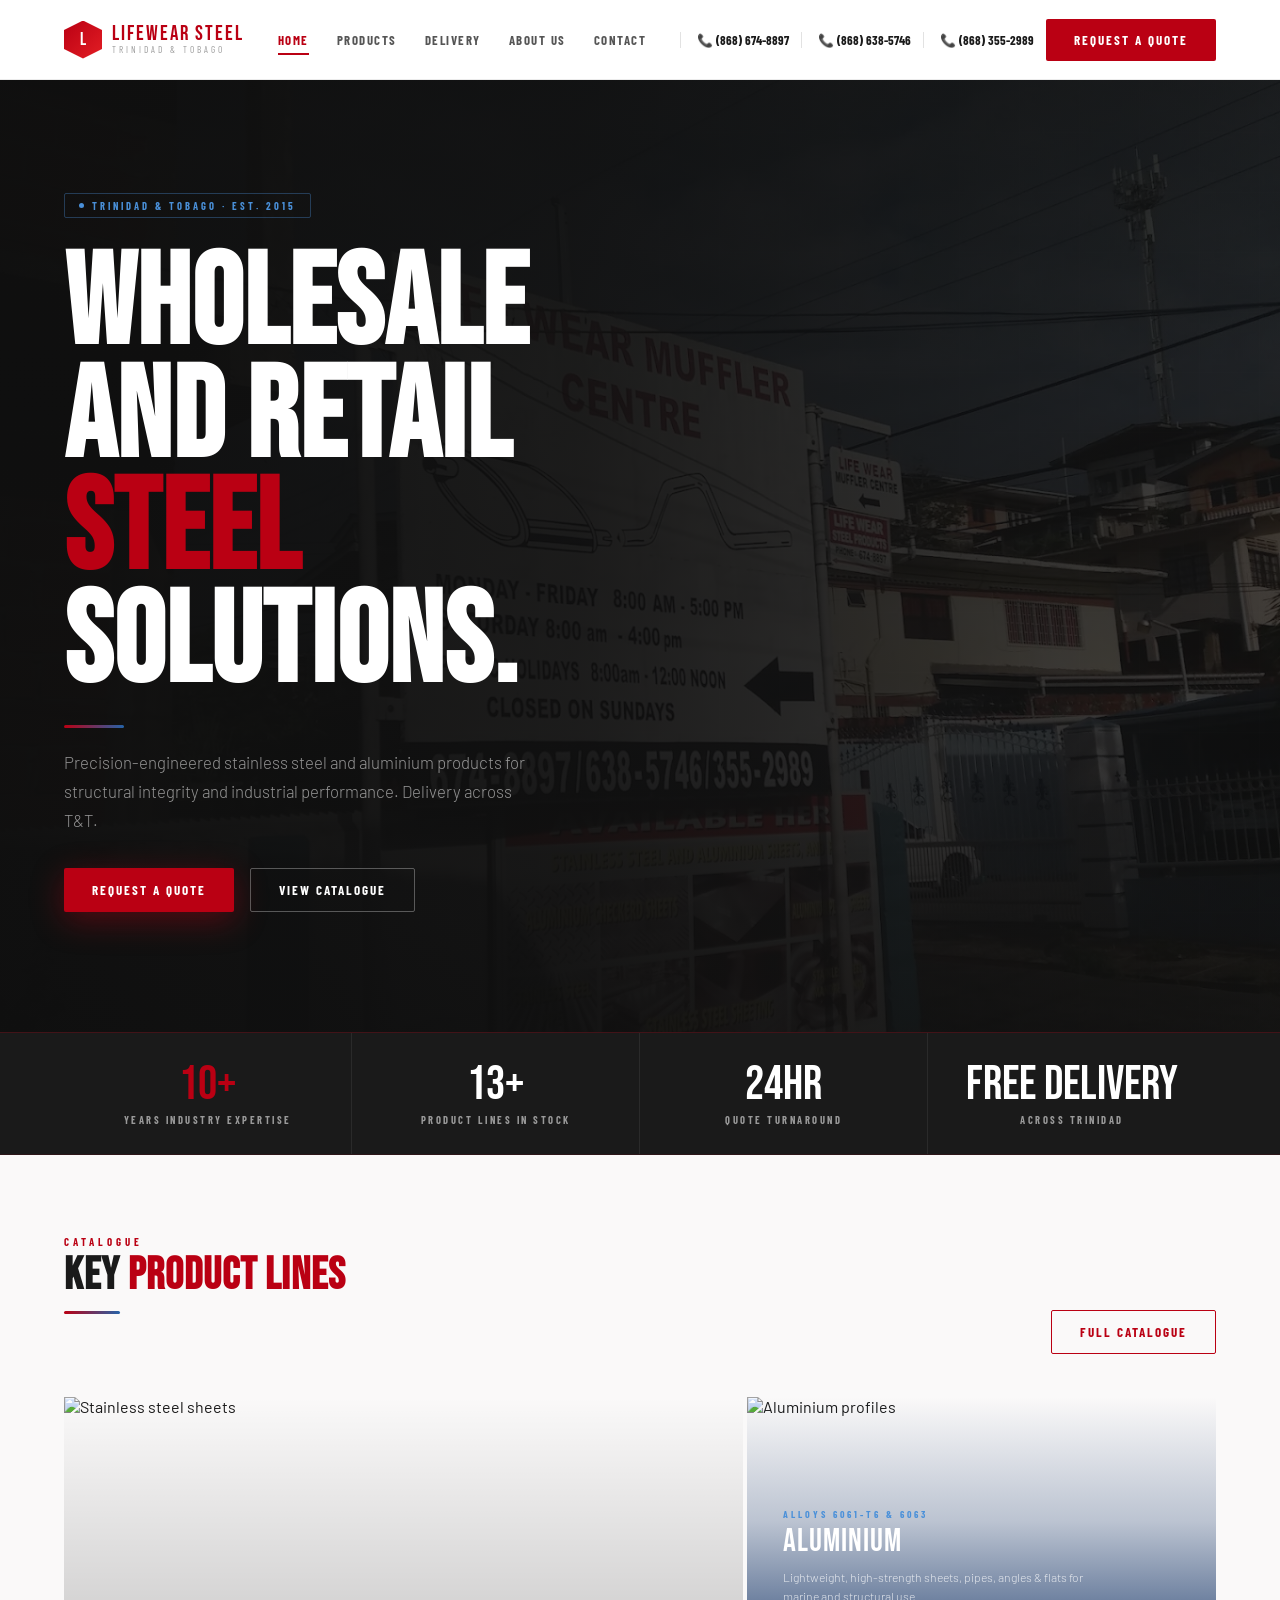
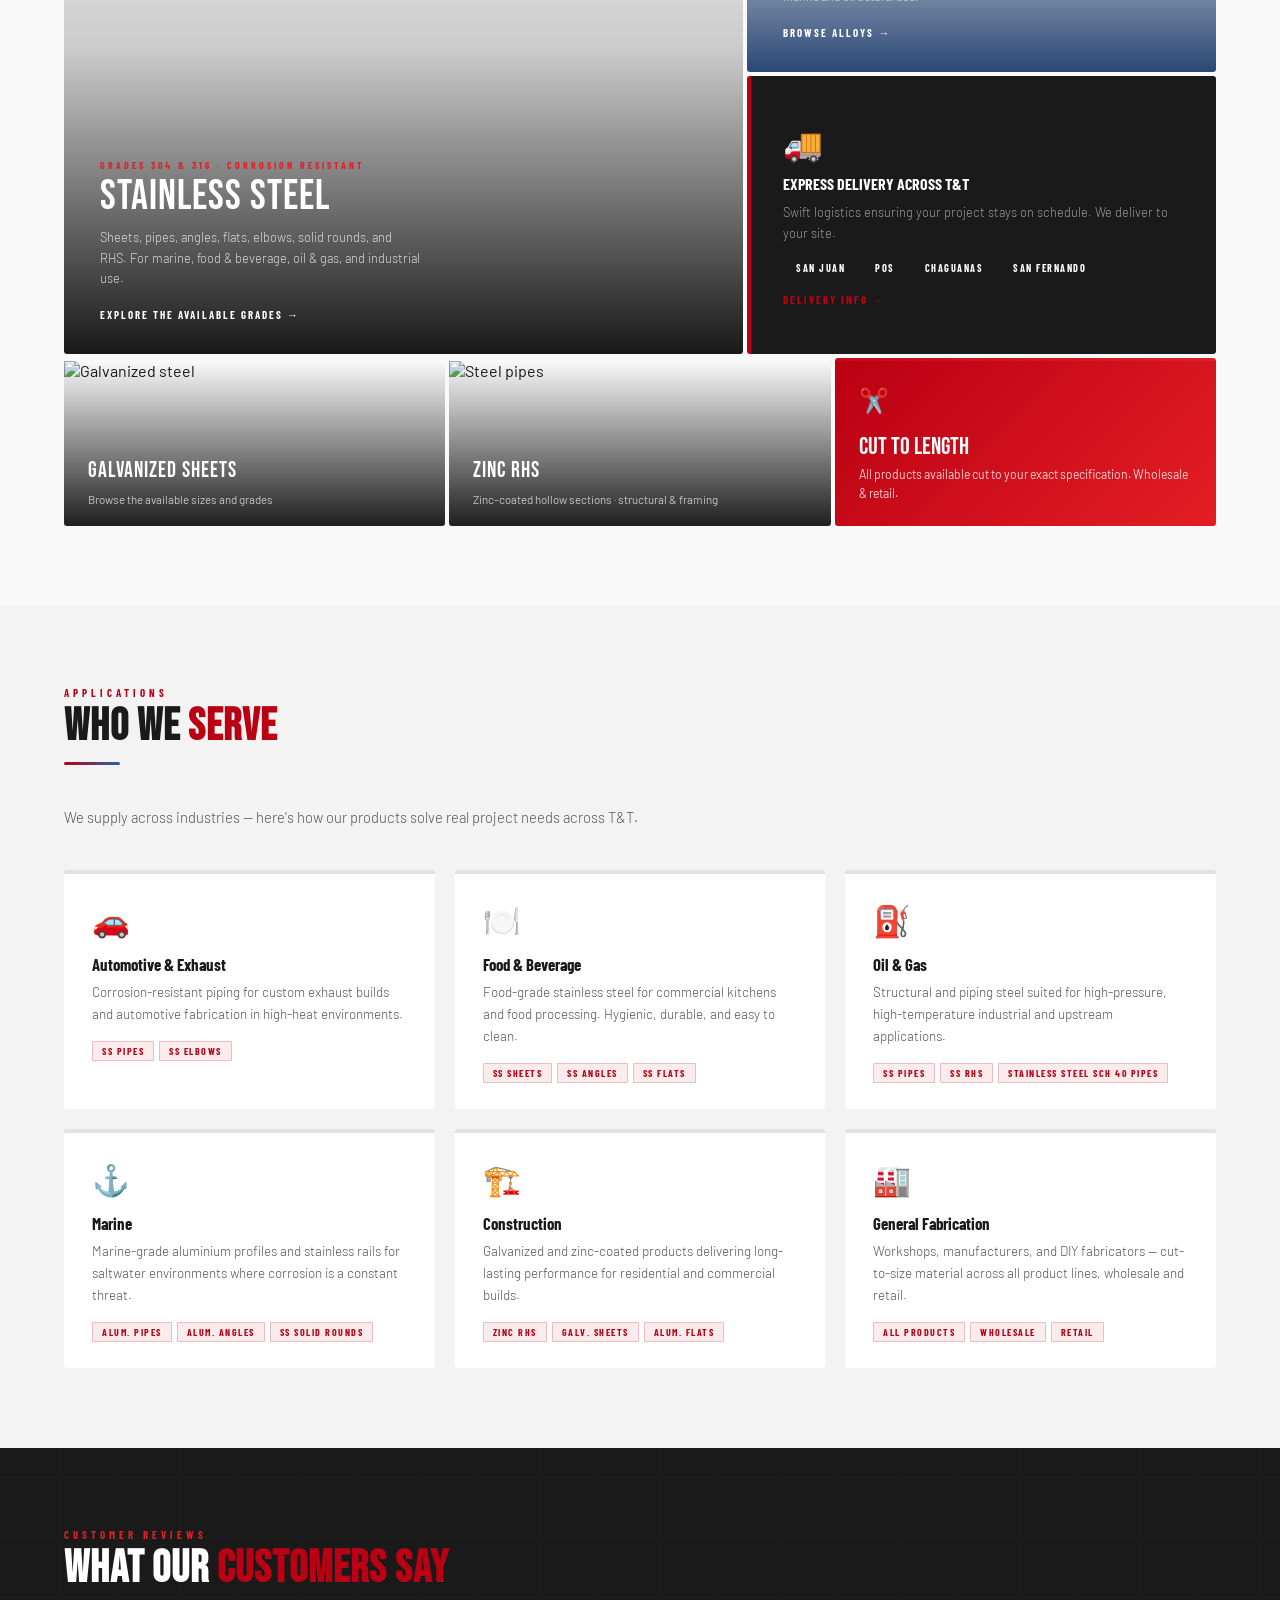
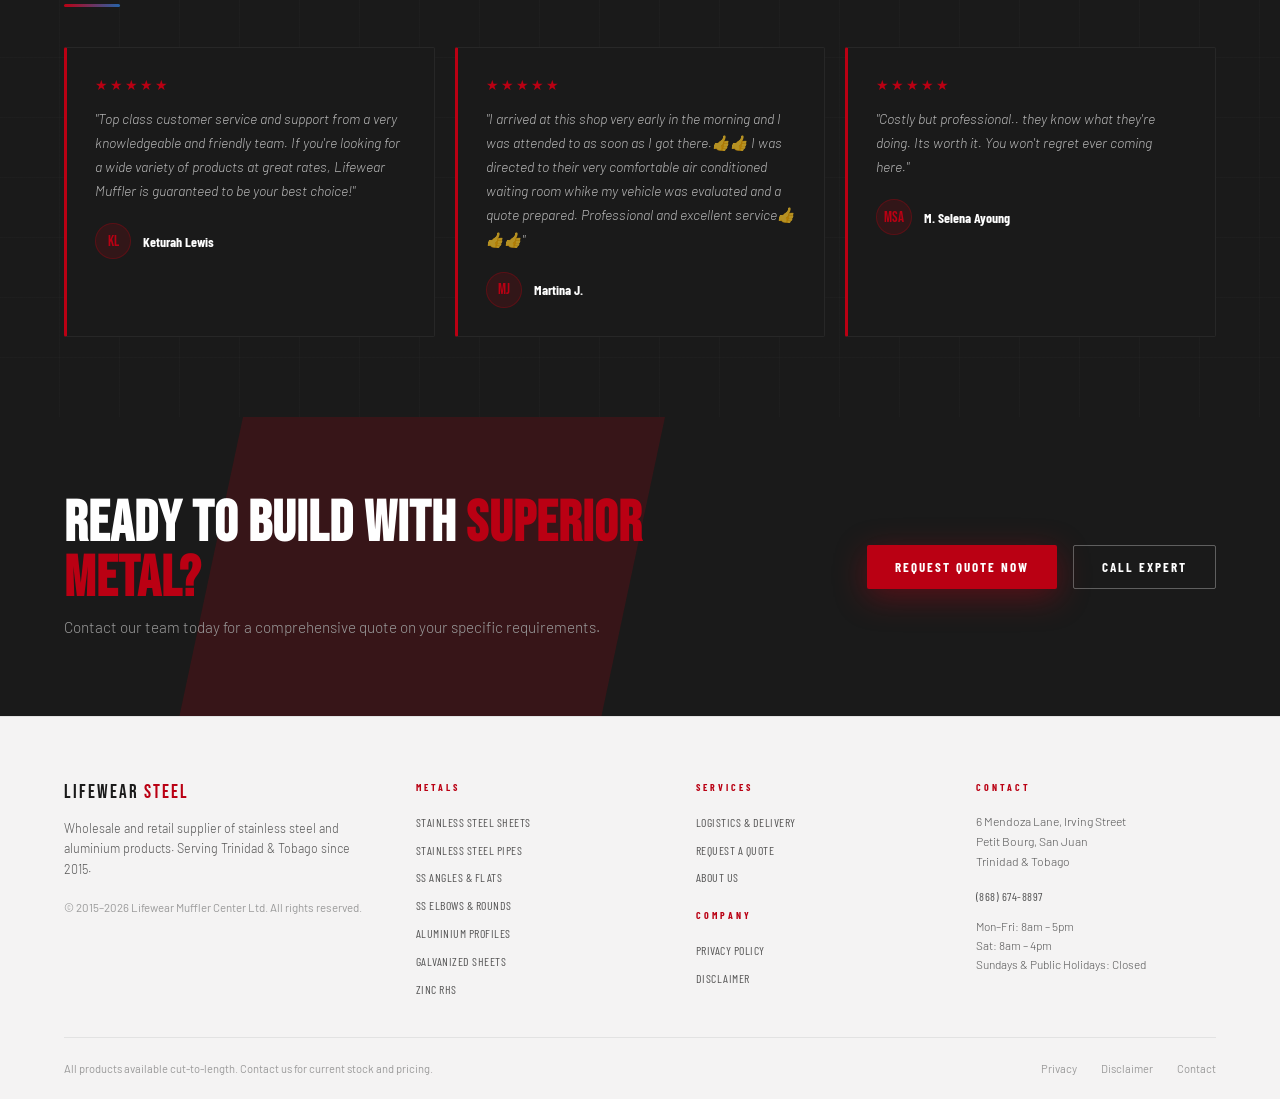
==== commit 79671989: "fixing UI: mobile nav menu Add a CSS-only hamburger menu (no JS in this project) so mobile visitors " ====
--- a/index.html
+++ b/index.html
@@ -43,6 +43,19 @@
       <a href="tel:+18686748897" class="n-phone">📞 (868) 674-8897</a>
       <a href="tel:+186866385746" class="n-phone">📞 (868) 638-5746</a>
       <a href="tel:+18683552989" class="n-phone">📞 (868) 355-2989</a>
+      <a href="contact.html" class="btn btn-red">Request a Quote</a>
+    </div>
+
+    <!-- Mobile menu toggle -->
+    <input type="checkbox" id="nav-toggle" class="nav-toggle-input">
+    <label for="nav-toggle" class="nav-toggle-btn" aria-label="Toggle menu"><span></span><span></span><span></span></label>
+    <div class="mobile-menu">
+      <a href="index.html" class="active">Home</a>
+      <a href="products.html">Products</a>
+      <a href="delivery.html">Delivery</a>
+      <a href="about.html">About Us</a>
+      <a href="contact.html">Contact</a>
+      <a href="tel:+18686748897" class="mm-phone">📞 (868) 674-8897</a>
       <a href="contact.html" class="btn btn-red">Request a Quote</a>
     </div>
 
--- a/css/style.css
+++ b/css/style.css
@@ -117,12 +117,39 @@
 }
 .n-phone:hover { color: var(--red); }
 
+/* Mobile nav toggle (hamburger) */
+.nav-toggle-input { display: none; }
+.nav-toggle-btn { display: none; flex-direction: column; justify-content: center; gap: 5px; width: 34px; height: 34px; cursor: pointer; flex-shrink: 0; }
+.nav-toggle-btn span { display: block; width: 100%; height: 2px; background: var(--zinc-900); transition: transform .25s, opacity .2s; }
+.mobile-menu { display: none; }
+
 /* ── MOBILE ── */
 .m-call { display: none; position: fixed; bottom: 0; left: 0; right: 0; z-index: 600; background: var(--red); color: #fff; font-family: var(--ff-cond); font-size: .88rem; font-weight: 700; letter-spacing: 2px; text-transform: uppercase; text-align: center; padding: 15px; }
 @media (max-width: 640px) {
   .m-call { display: block; }
   body { padding-bottom: 58px; }
-  .n-links, .n-phone { display: none; }
+  .n-links, .n-right { display: none; }
+
+  .nav-toggle-btn { display: flex; }
+
+  /* top/height use viewport units rather than top+bottom offsets because
+     .site-nav's backdrop-filter makes it the containing block for this
+     fixed element, which would otherwise clip top/bottom to the 80px navbar */
+  .mobile-menu {
+    display: none; flex-direction: column; gap: 2px;
+    position: fixed; top: 0; left: 0; right: 0; height: 100vh; z-index: 499;
+    background: var(--white); padding: calc(80px + 1.25rem) 6% 1.25rem; overflow-y: auto;
+  }
+  .nav-toggle-input:checked ~ .mobile-menu { display: flex; }
+
+  .mobile-menu a:not(.btn) { font-family: var(--ff-cond); font-size: 1rem; font-weight: 700; letter-spacing: 1px; text-transform: uppercase; color: var(--zinc-600); padding: 15px 4px; border-bottom: 1px solid var(--zinc-200); }
+  .mobile-menu a.active:not(.btn) { color: var(--red); }
+  .mobile-menu .mm-phone { color: var(--zinc-900); }
+  .mobile-menu .btn { margin-top: 1.25rem; }
+
+  .nav-toggle-input:checked ~ .nav-toggle-btn span:nth-child(1) { transform: translateY(7px) rotate(45deg); }
+  .nav-toggle-input:checked ~ .nav-toggle-btn span:nth-child(2) { opacity: 0; }
+  .nav-toggle-input:checked ~ .nav-toggle-btn span:nth-child(3) { transform: translateY(-7px) rotate(-45deg); }
 }
 
 /* ── PAGE HERO (inner pages — LIGHT) ── */
@@ -256,111 +283,6 @@
 .cta-band h2 { font-family: var(--ff-disp); font-size: clamp(2.2rem, 4.5vw, 4.2rem); line-height: .95; letter-spacing: 1px; color: #fff; }
 .cta-band p  { color: var(--zinc-400); font-size: .96rem; font-weight: 300; margin-top: .75rem; }
 
-/* ── PRODUCTS PAGE LAYOUT ── */
-.prod-layout { display: flex; min-height: calc(100vh - 80px); background: var(--zinc-50); }
-
-/* Sidebar */
-.prod-sidebar {
-  width: 300px; flex-shrink: 0;
-  background: var(--white); border-right: 1px solid var(--zinc-200);
-  padding: 2.5rem 1.75rem;
-}
-.prod-sidebar .sticky-inner { position: sticky; top: 100px; }
-.sidebar-head { font-family: var(--ff-cond); font-size: .7rem; font-weight: 700; letter-spacing: 3px; text-transform: uppercase; color: var(--zinc-900); margin-bottom: 2rem; }
-.filter-group { margin-bottom: 2rem; }
-.filter-label { font-family: var(--ff-cond); font-size: .6rem; font-weight: 700; letter-spacing: 2.5px; text-transform: uppercase; color: var(--zinc-400); display: block; margin-bottom: .85rem; }
-.filter-cb    { display: flex; align-items: center; gap: .6rem; cursor: pointer; margin-bottom: .6rem; }
-.filter-cb input{ accent-color: var(--red); width: 14px; height: 14px; }
-.filter-cb span { font-size: .84rem; font-weight: 600; color: var(--zinc-600); transition: color .2s; }
-.filter-cb:hover span { color: var(--red); }
-.filter-chips { display: flex; flex-wrap: wrap; gap: .4rem; }
-.chip {
-  font-family: var(--ff-cond); font-size: .66rem; font-weight: 700; letter-spacing: 1px;
-  padding: 6px 12px; border-radius: 2px; border: 1px solid var(--zinc-200); background: var(--white);
-  color: var(--zinc-600); cursor: pointer; transition: all .18s;
-}
-.chip.active, .chip:hover { background: var(--red); color: var(--white); border-color: var(--red); }
-.filter-select { width: 100%; border: 1px solid var(--zinc-200); background: var(--white); font-family: var(--ff-body); font-size: .84rem; font-weight: 600; padding: 10px 12px; border-radius: 2px; color: var(--zinc-900); outline: none; transition: border-color .2s; }
-.filter-select:focus { border-color: var(--red); }
-.filter-apply { width: 100%; padding: 12px; background: var(--zinc-900); color: #fff; font-family: var(--ff-cond); font-size: .76rem; font-weight: 700; letter-spacing: 2px; text-transform: uppercase; border: none; border-radius: 2px; cursor: pointer; transition: background .2s; margin-top: .5rem; }
-.filter-apply:hover { background: var(--red); }
-
-/* Product workspace */
-.prod-workspace { flex: 1; padding: 2.5rem 2.5rem; background: var(--zinc-50); }
-.workspace-head { display: flex; justify-content: space-between; align-items: flex-end; border-bottom: 1px solid var(--zinc-200); padding-bottom: 1.25rem; margin-bottom: 2rem; }
-.wh-left .wh-small { font-family: var(--ff-cond); font-size: .68rem; font-weight: 700; letter-spacing: 2.5px; text-transform: uppercase; color: var(--zinc-400); }
-.wh-left .wh-big   { font-family: var(--ff-disp); font-size: 1.8rem; line-height: 1; color: var(--zinc-900); margin-top: 2px; }
-.wh-left .wh-big span { color: var(--zinc-200); }
-.tab-bar-light { display: flex; border-bottom: 2px solid var(--zinc-200); margin-bottom: 1.75rem; flex-wrap: wrap; }
-.tbl-btn {
-  font-family: var(--ff-cond); font-size: .76rem; font-weight: 700; letter-spacing: 2px; text-transform: uppercase;
-  padding: 10px 22px; background: transparent; border: none; color: var(--zinc-400); cursor: pointer;
-  border-bottom: 2px solid transparent; margin-bottom: -2px; transition: color .2s, border-color .2s;
-}
-.tbl-btn:hover  { color: var(--zinc-900); }
-.tbl-btn.active { color: var(--red); border-bottom-color: var(--red); }
-
-/* Product grid */
-.prod-grid-inner { display: grid; grid-template-columns: repeat(3,1fr); gap: 1px; background: var(--zinc-200); }
-/* Featured card */
-.pc-featured { background: var(--white); display: flex; flex-direction: column; grid-column: span 2; }
-.pc-featured .pc-img { aspect-ratio: 16/9; position: relative; overflow: hidden; }
-.pc-featured .pc-img img { width: 100%; height: 100%; object-fit: cover; transition: transform .7s; }
-.pc-featured:hover .pc-img img { transform: scale(1.04); }
-.pc-featured .pc-badge { position: absolute; top: 1rem; left: 1rem; background: var(--red); color: #fff; font-family: var(--ff-cond); font-size: .6rem; font-weight: 700; letter-spacing: 2px; text-transform: uppercase; padding: 4px 10px; border-radius: 1px; }
-.pc-featured .pc-body  { padding: 1.75rem 2rem; display: flex; flex-direction: column; flex: 1; }
-
-/* Standard card */
-.pc { background: var(--white); display: flex; flex-direction: column; }
-.pc .pc-img { aspect-ratio: 1; position: relative; overflow: hidden; }
-.pc .pc-img img { width: 100%; height: 100%; object-fit: cover; transition: transform .7s; }
-.pc:hover .pc-img img { transform: scale(1.06); }
-.pc .pc-body { padding: 1.25rem 1.5rem; display: flex; flex-direction: column; flex: 1; }
-
-/* shared card body styles */
-.pc-ref    { font-family: var(--ff-cond); font-size: .6rem; font-weight: 700; letter-spacing: 2px; color: var(--zinc-400); margin-bottom: .25rem; }
-.pc-name   { font-family: var(--ff-disp); font-size: 1.4rem; letter-spacing: .5px; color: var(--zinc-900); margin-bottom: .4rem; line-height: 1.1; }
-.pc-desc   { font-size: .78rem; color: var(--zinc-600); line-height: 1.6; font-weight: 300; margin-bottom: 1rem; flex: 1; }
-.pc-specs  { display: flex; flex-direction: column; gap: 0; margin-bottom: 1rem; }
-.pc-spec   { display: flex; justify-content: space-between; font-size: .72rem; padding: 5px 0; border-bottom: 1px solid var(--zinc-100); }
-.pc-spec:last-child { border-bottom: none; }
-.ps-l { color: var(--zinc-400); font-weight: 300; letter-spacing: .5px; text-transform: uppercase; font-size: .66rem; }
-.ps-v { color: var(--zinc-900); font-weight: 700; font-family: var(--ff-cond); letter-spacing: .5px; }
-.pc-action { margin-top: auto; }
-.pc-btn-primary {
-  width: 100%; padding: 12px; background: var(--red); color: #fff; border: none;
-  font-family: var(--ff-cond); font-size: .74rem; font-weight: 700; letter-spacing: 2px;
-  text-transform: uppercase; cursor: pointer; border-radius: 2px;
-  display: flex; align-items: center; justify-content: center; gap: .5rem;
-  transition: background .2s;
-}
-.pc-btn-primary:hover { background: var(--red-dk); }
-.pc-btn-outline {
-  width: 100%; padding: 11px; background: transparent; color: var(--zinc-900);
-  border: 1px solid var(--zinc-200); font-family: var(--ff-cond); font-size: .74rem;
-  font-weight: 700; letter-spacing: 2px; text-transform: uppercase; cursor: pointer;
-  border-radius: 2px; transition: all .2s;
-}
-.pc-btn-outline:hover { background: var(--zinc-900); color: #fff; border-color: var(--zinc-900); }
-
-/* ── GRADES TABLE (light) ── */
-.gtbl-wrap { background: var(--white); border-radius: 3px; overflow: hidden; border: 1px solid var(--zinc-200); margin-top: 2.5rem; }
-.gtbl-head { padding: 1.5rem 2rem; border-bottom: 1px solid var(--zinc-200); }
-.gtbl-head h3 { font-family: var(--ff-disp); font-size: 1.6rem; letter-spacing: 1px; color: var(--zinc-900); }
-.gtbl { width: 100%; border-collapse: collapse; min-width: 640px; }
-.gtbl thead tr { background: var(--zinc-900); }
-.gtbl th { padding: 13px 20px; font-family: var(--ff-cond); font-size: .62rem; font-weight: 700; letter-spacing: 2.5px; text-transform: uppercase; color: var(--white); text-align: left; }
-.gtbl td { padding: 14px 20px; font-size: .84rem; border-bottom: 1px solid var(--zinc-100); }
-.gtbl tr:last-child td { border-bottom: none; }
-.gtbl tr:hover td { background: var(--zinc-50); }
-.gtbl td:first-child { font-family: var(--ff-cond); font-weight: 700; }
-.gtbl td.italic { font-style: italic; color: var(--zinc-600); }
-.gtbl td.muted  { color: var(--zinc-600); font-weight: 300; font-size: .8rem; }
-.stk-in  { color: #16a34a; font-family: var(--ff-cond); font-size: .68rem; font-weight: 700; letter-spacing: 1px; display: inline-flex; align-items: center; gap: 5px; }
-.stk-ltd { color: #ea580c; font-family: var(--ff-cond); font-size: .68rem; font-weight: 700; letter-spacing: 1px; display: inline-flex; align-items: center; gap: 5px; }
-.stk-in::before  { content: ''; width: 7px; height: 7px; border-radius: 50%; background: #22c55e; display: inline-block; }
-.stk-ltd::before { content: ''; width: 7px; height: 7px; border-radius: 50%; background: #f97316; display: inline-block; }
-
 /* ── CONTACT / FORM ── */
 .form-card { background: var(--white); border-radius: 3px; border-top: 3px solid var(--red); padding: 2.5rem; border: 1px solid var(--zinc-200); border-top: 3px solid var(--red); }
 .f-label { display: block; font-family: var(--ff-cond); font-size: .62rem; letter-spacing: 2px; text-transform: uppercase; color: var(--zinc-400); margin-bottom: 5px; font-weight: 700; }
@@ -419,11 +341,6 @@
 .ft-legal a:hover { color: var(--red); }
 
 /* ── RESPONSIVE ── */
-@media (max-width: 1024px) {
-  .prod-sidebar { width: 240px; padding: 2rem 1.25rem; }
-  .prod-grid-inner { grid-template-columns: repeat(2,1fr); }
-  .pc-featured { grid-column: span 2; }
-}
 @media (max-width: 960px) {
   .bento-main { grid-template-columns: 1fr; height: auto; }
   .bento-right{ grid-template-rows: auto auto; }
@@ -436,13 +353,6 @@
   .ft-inner  { grid-template-columns: 1fr 1fr; gap: 2rem; }
   .f-row { grid-template-columns: 1fr; }
 }
-@media (max-width: 768px) {
-  .prod-layout { flex-direction: column; }
-  .prod-sidebar { width: 100%; border-right: none; border-bottom: 1px solid var(--zinc-200); }
-  .prod-sidebar .sticky-inner { position: static; }
-  .prod-grid-inner { grid-template-columns: 1fr; }
-  .pc-featured { grid-column: span 1; }
-}
 @media (max-width: 640px) {
   .uc-grid { grid-template-columns: 1fr; }
   .bento-sm { grid-template-columns: 1fr; }
@@ -451,10 +361,10 @@
 
 /* ── PRODUCTS PAGE SPECIFIC STYLES (moved from products.html) ── */
 
-.prod-layout    { display:flex; height:calc(100vh - 80px); position:sticky; top:80px; background:var(--zinc-50, #f8f8f8); }
-.prod-sidebar   { width:280px; flex-shrink:0; background:var(--white,#fff); border-right:1px solid var(--zinc-200,#e5e5e5); padding:2rem 1.5rem; height:100%; overflow-y:auto; }
+.prod-layout    { display:flex; align-items:flex-start; background:var(--zinc-50, #f8f8f8); }
+.prod-sidebar   { width:280px; flex-shrink:0; background:var(--white,#fff); border-right:1px solid var(--zinc-200,#e5e5e5); padding:2rem 1.5rem; position:sticky; top:80px; height:calc(100vh - 80px); overflow-y:auto; }
 .sticky-inner   { /* not needed, sidebar scrolls naturally */ }
-.prod-workspace { flex:1; padding:2.5rem 3rem; height:100%; overflow-y:auto; }
+.prod-workspace { flex:1; padding:2.5rem 3rem; }
 .sidebar-head  { font-family:var(--ff-cond,'Barlow Condensed',sans-serif); font-size:.68rem; font-weight:700; letter-spacing:3px; text-transform:uppercase; color:var(--zinc-900,#111); margin-bottom:1.5rem; }
 
 .cat-group     { margin-bottom:1.75rem; }
@@ -531,16 +441,11 @@
 .tab-panel     { display:none; }
 .tab-panel.active { display:block; }
 
-/* Btn fallback if style.css not loaded */
-.btn { display:inline-flex; align-items:center; padding:10px 20px; font-family:var(--ff-cond,'Barlow Condensed',sans-serif); font-weight:700; font-size:.78rem; letter-spacing:1.5px; text-transform:uppercase; text-decoration:none; border-radius:2px; cursor:pointer; border:none; }
-.btn-red { background:var(--red,#ba0013); color:#fff; }
-.btn-red:hover { background:#960010; }
-
 @media (max-width:960px) {
-  .prod-layout    { height:auto; position:static; flex-direction:column; }
-  .prod-sidebar   { width:100%; height:auto; overflow-y:visible; border-right:none; border-bottom:1px solid var(--zinc-200,#e5e5e5); }
+  .prod-layout    { flex-direction:column; }
+  .prod-sidebar   { width:100%; position:static; height:auto; overflow-y:visible; border-right:none; border-bottom:1px solid var(--zinc-200,#e5e5e5); }
   .sticky-inner { position:static; }
-  .prod-workspace { height:auto; overflow-y:visible; padding:2rem 1.25rem; }
+  .prod-workspace { padding:2rem 1.25rem; }
   .cat-links    { display:grid; grid-template-columns:repeat(2,1fr); gap:4px; }
   .sub-cat-body { flex-direction:column; }
   .sub-cat-img  { width:100%; min-height:150px; border-right:none; border-bottom:1px solid var(--zinc-200,#e5e5e5); }
